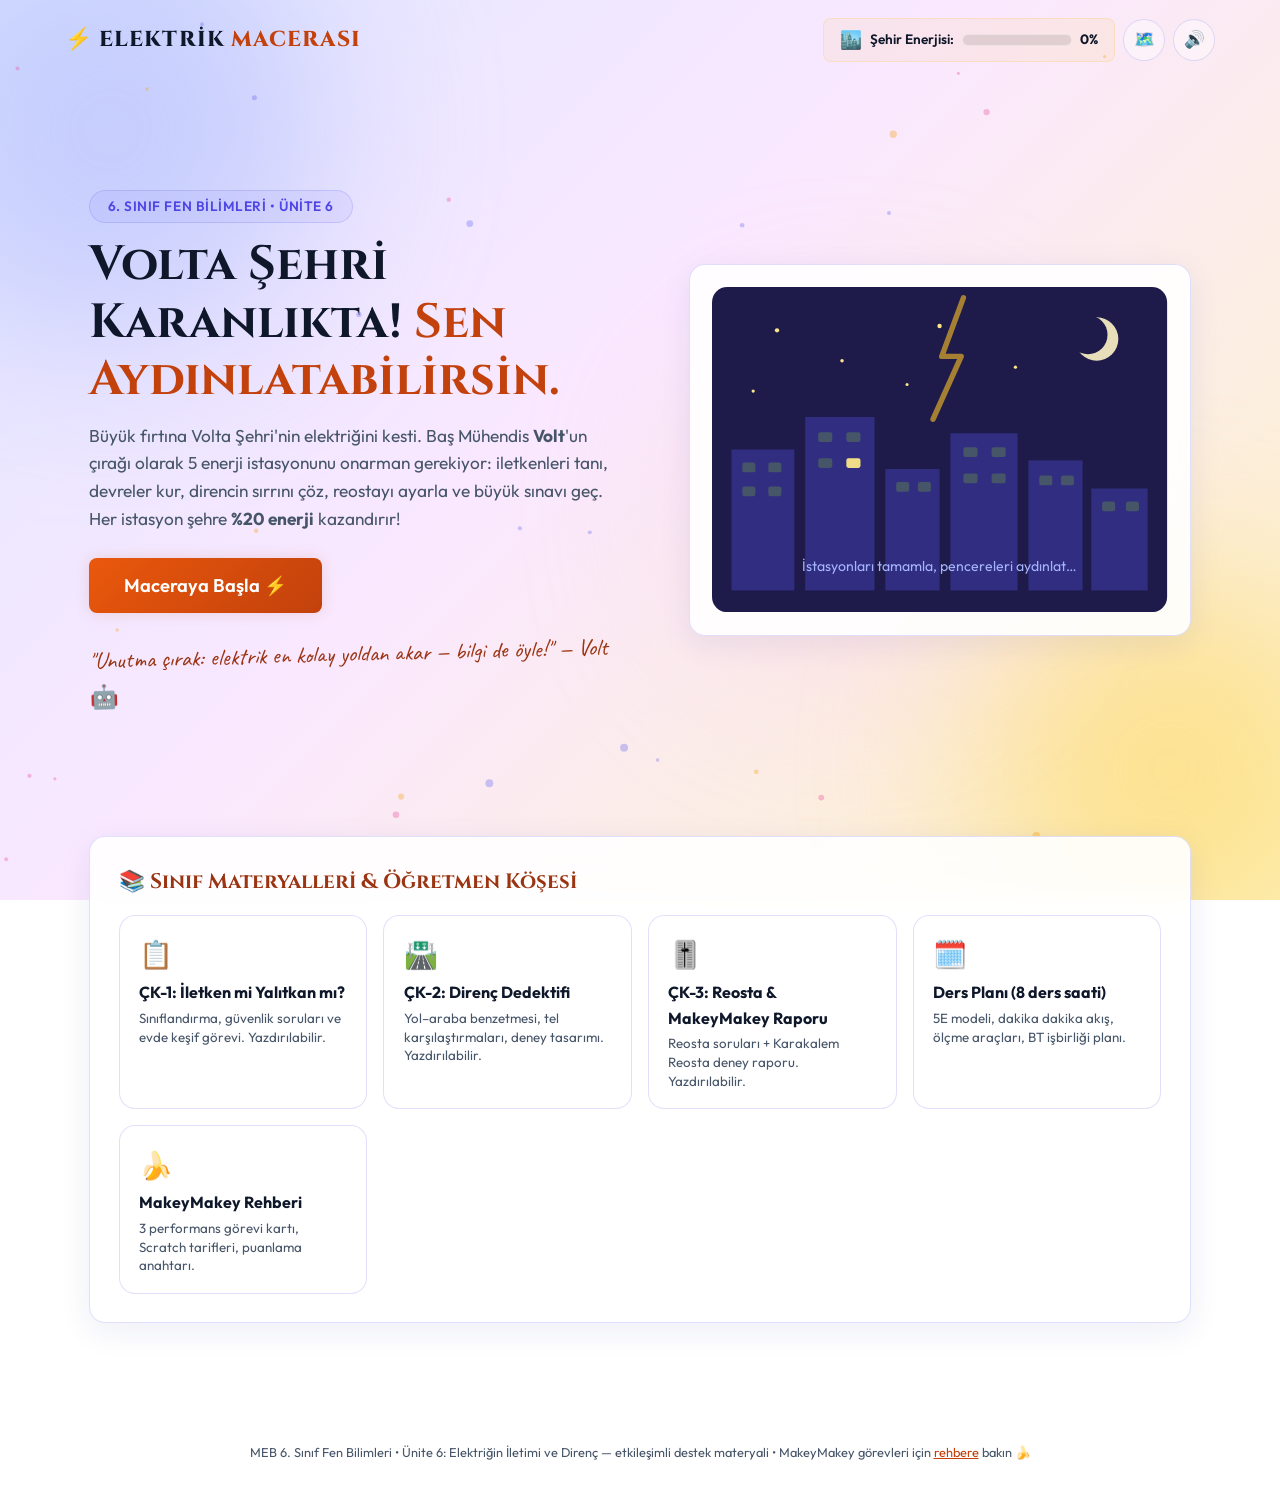
==== index.html @ 2f6b15af "Elektrik Macerası: 6. sınıf Elektriğin İletimi ve Direnç ünitesi için oyunlaştırılmış, MakeyMakey de" ====
<!DOCTYPE html>
<html lang="tr">
<head>
<meta charset="UTF-8">
<meta name="viewport" content="width=device-width, initial-scale=1.0">
<title>Elektrik Macerası | Volta Şehri'ni Aydınlat</title>
<meta name="description" content="6. sınıf Fen Bilimleri 'Elektriğin İletimi ve Direnç' ünitesi için etkileşimli macera oyunu. MakeyMakey destekli.">
<link rel="preconnect" href="https://fonts.googleapis.com">
<link rel="preconnect" href="https://fonts.gstatic.com" crossorigin>
<link href="https://fonts.googleapis.com/css2?family=Cinzel:wght@600;800&family=Outfit:wght@300;400;600;800&family=Caveat:wght@700&display=swap" rel="stylesheet">
<style>
:root{
  --bg-card:#ffffffe6;
  --border-glass:#6366f133;
  --border-glass-hover:#6366f173;
  --emerald:#059669; --emerald-light:#10b981; --emerald-dark:#047857; --emerald-glow:#05966926;
  --gold:#c2410c; --gold-light:#ea580c; --gold-dark:#9a3412; --gold-glow:#c2410c26;
  --rose:#be123c; --rose-glow:#be123c26;
  --indigo:#6366f1; --indigo-dark:#4f46e5;
  --amber:#f59e0b;
  --text:#0f172a; --muted:#475569;
  --radius-sm:8px; --radius-md:16px; --radius-lg:24px;
  --trans:all .35s cubic-bezier(.25,.8,.25,1);
  --font-main:'Outfit',sans-serif;
  --font-accent:'Cinzel',serif;
  --font-hand:'Caveat',cursive;
}
*{box-sizing:border-box;-webkit-font-smoothing:antialiased;margin:0;padding:0}
html,body{
  color:var(--text);font-family:var(--font-main);
  background:linear-gradient(135deg,#e0e7ff 0%,#fae8ff 45%,#fef3c7 100%) fixed;
  min-height:100vh;line-height:1.6;overflow-x:hidden;
}
::-webkit-scrollbar{width:8px}
::-webkit-scrollbar-track{background:#ffffff80}
::-webkit-scrollbar-thumb{border-radius:8px;background:#6366f133}

#particleCanvas{z-index:2;pointer-events:none;width:100%;height:100%;position:fixed;top:0;left:0}

/* ----- ambient blobs ----- */
.magical-auras{position:fixed;inset:0;z-index:1;pointer-events:none;overflow:hidden}
.aura-blob{position:absolute;border-radius:50%;filter:blur(90px);opacity:.5;animation:blobFloat 16s ease-in-out infinite}
.aura-blob--indigo{width:420px;height:420px;background:#a5b4fc;top:-80px;left:-100px}
.aura-blob--amber{width:380px;height:380px;background:#fcd34d;bottom:-60px;right:-80px;animation-delay:-5s}
.aura-blob--rose{width:300px;height:300px;background:#fbcfe8;top:40%;left:55%;animation-delay:-10s}
@keyframes blobFloat{0%,100%{transform:translate(0,0) scale(1)}50%{transform:translate(40px,-30px) scale(1.08)}}

.app-container{z-index:10;flex-direction:column;min-height:100vh;display:flex;position:relative}
.container{width:100%;max-width:1150px;padding:0 1.5rem;margin:0 auto}
.flex-1{flex:1}

/* ----- header ----- */
header.site{padding:1.1rem 0;justify-content:space-between;align-items:center;display:flex;gap:.8rem;flex-wrap:wrap}
.logo{font-family:var(--font-accent);letter-spacing:.05em;font-size:1.35rem;font-weight:800;cursor:pointer;user-select:none}
.logo span{color:var(--gold)}
.controls-group{gap:.5rem;align-items:center;display:flex;flex-wrap:wrap}
.energy-tracker{align-items:center;gap:.5rem;border-radius:var(--radius-sm);background:#fbbf2414;border:1px solid #fbbf2433;padding:.45rem 1rem;display:flex}
.energy-lbl{font-size:.85rem;font-weight:600}
.energy-bar-outer{background:#0000001a;border:1px solid #ffffff66;border-radius:6px;width:110px;height:12px;overflow:hidden}
.energy-bar-inner{background:linear-gradient(90deg,var(--gold-dark),var(--gold-light),#fbbf24);width:0%;height:100%;box-shadow:0 0 10px var(--gold-glow);transition:width .6s ease-in-out}
.icon-btn{border:1px solid var(--border-glass);cursor:pointer;width:42px;height:42px;color:var(--text);transition:var(--trans);background:#ffffff66;border-radius:50%;justify-content:center;align-items:center;display:flex;font-size:1.05rem}
.icon-btn:hover{border-color:var(--emerald);color:var(--emerald);background:#fff}

/* ----- glass & buttons ----- */
.glass-panel{background:var(--bg-card);-webkit-backdrop-filter:blur(12px);backdrop-filter:blur(12px);border:1px solid var(--border-glass);border-radius:var(--radius-md);transition:var(--trans);box-shadow:0 8px 32px #1f268714}
.glass-panel:hover{border-color:var(--border-glass-hover)}
.btn{font-family:var(--font-main);border-radius:var(--radius-sm);cursor:pointer;transition:var(--trans);align-items:center;gap:.5rem;border:none;padding:.8rem 1.6rem;font-weight:600;font-size:1rem;text-decoration:none;display:inline-flex}
.btn--primary{background:linear-gradient(135deg,var(--emerald),var(--emerald-dark));color:#fff;box-shadow:0 0 15px var(--emerald-glow)}
.btn--primary:hover{box-shadow:0 0 25px var(--emerald-light);transform:translateY(-2px)}
.btn--glow{background:linear-gradient(135deg,var(--gold-light),var(--gold));color:#fff;box-shadow:0 0 15px var(--gold-glow)}
.btn--glow:hover{box-shadow:0 0 25px var(--gold);transform:translateY(-2px)}
.btn--secondary{color:var(--text);background:#fffc;border:1px solid #6366f133}
.btn--secondary:hover{border-color:var(--gold);color:var(--gold);background:#fff}
.btn--big{font-size:1.15rem;padding:1rem 2.2rem}
.btn:disabled{opacity:.45;cursor:not-allowed;transform:none}

/* ----- screens ----- */
.screen{opacity:0;transition:opacity .5s ease-in-out;display:none;padding-bottom:3rem}
.screen--active{opacity:1;display:block}

/* ----- hero ----- */
.hero-grid{gap:3rem;min-height:calc(100vh - 160px);padding:2rem 0;grid-template-columns:1.1fr 1fr;align-items:center;display:grid}
.hero-title{font-family:var(--font-accent);font-size:clamp(1.9rem,4.5vw,3rem);line-height:1.2;margin:.8rem 0}
.hero-title em{font-style:normal;color:var(--gold)}
.hero-subtitle{color:var(--muted);font-size:1.08rem;max-width:520px;margin-bottom:1.6rem}
.hero-kicker{display:inline-block;background:#6366f114;border:1px solid #6366f133;color:var(--indigo-dark);border-radius:999px;padding:.3rem 1.1rem;font-weight:600;font-size:.85rem;letter-spacing:.04em}
.volt-bubble{font-family:var(--font-hand);font-size:1.45rem;color:var(--gold-dark);margin-top:1.4rem;transform:rotate(-1.5deg)}
.hero-vis{padding:1.4rem;text-align:center}
.hero-vis svg{width:100%;height:auto;display:block}
.about-section{padding:1.8rem;margin:1rem 0 3rem}
.about-title{font-family:var(--font-accent);font-size:1.3rem;margin-bottom:1rem;color:var(--gold-dark)}
.kaynak-grid{display:grid;grid-template-columns:repeat(auto-fit,minmax(230px,1fr));gap:1rem}
.kaynak-card{border:1px solid var(--border-glass);border-radius:var(--radius-md);padding:1.1rem 1.2rem;background:#ffffff99;text-decoration:none;color:var(--text);transition:var(--trans);display:block}
.kaynak-card:hover{border-color:var(--gold);transform:translateY(-3px);box-shadow:0 10px 24px #c2410c14}
.kaynak-card .ke{font-size:1.7rem}
.kaynak-card b{display:block;margin:.2rem 0}
.kaynak-card small{color:var(--muted);line-height:1.4;display:block}

/* ----- map screen ----- */
.map-title-box{text-align:center;margin:1.2rem 0}
.map-title-box h2{font-family:var(--font-accent);font-size:2rem;color:var(--gold)}
.map-title-box p{color:var(--muted)}
.skyline{display:flex;justify-content:center;align-items:flex-end;gap:10px;margin:.6rem 0 .2rem}
.bina{width:54px;border-radius:6px 6px 0 0;background:#334155;position:relative;transition:var(--trans);display:grid;grid-template-columns:1fr 1fr;gap:4px;padding:8px 7px;align-content:start}
.bina i{display:block;height:8px;border-radius:2px;background:#1e293b;transition:var(--trans)}
.bina.lit{background:#475569;box-shadow:0 0 22px #fbbf2466}
.bina.lit i{background:#fcd34d;box-shadow:0 0 8px #fbbf24}
.map-container{padding:1rem;position:relative}
.map-svg{width:100%;height:auto;display:block}
.map-path{stroke:#9ca3af;stroke-width:3;stroke-dasharray:7 7;fill:none}
.map-path.acik{stroke:var(--emerald-light);stroke-dasharray:none;filter:drop-shadow(0 0 4px #10b98155)}
.tower-node{cursor:pointer}
.tower-node .tower-circle{fill:#ffffffd9;stroke-width:3;transition:var(--trans)}
.tower-node--locked{cursor:not-allowed;opacity:.6}
.tower-node--locked .tower-circle{stroke:#94a3b8}
.tower-node--active .tower-circle{stroke:var(--gold-light);animation:nodePulse 1.6s infinite}
.tower-node--done .tower-circle{stroke:var(--emerald)}
.tower-node:hover:not(.tower-node--locked) .tower-circle{stroke-width:5}
@keyframes nodePulse{0%,100%{stroke-width:3}50%{stroke-width:7}}
.tower-text{font-family:var(--font-main);font-size:14px;font-weight:600;fill:var(--text)}
.tower-emoji{font-size:26px}
.map-legend{display:flex;gap:1.4rem;justify-content:center;flex-wrap:wrap;margin-top:.8rem;font-size:.85rem;color:var(--muted)}
.legend-dot{display:inline-block;width:11px;height:11px;border-radius:50%;margin-right:5px}
.legend-dot--active{background:var(--gold-light)}
.legend-dot--locked{background:#94a3b8}
.legend-dot--done{background:var(--emerald)}
.map-alt-linkler{text-align:center;margin-top:1rem}
.map-alt-linkler button{background:none;border:none;color:var(--muted);font-family:inherit;font-size:.82rem;cursor:pointer;text-decoration:underline;margin:0 .6rem}

/* ----- oyun ortak ----- */
.oyun-baslik{text-align:center;margin:1rem 0 .4rem}
.oyun-baslik h2{font-family:var(--font-accent);font-size:1.7rem;color:var(--gold-dark)}
.oyun-baslik p{color:var(--muted);max-width:640px;margin:.3rem auto 0;font-size:.98rem}
.geri-link{margin:.8rem 0 0}
.hud{display:flex;flex-wrap:wrap;gap:.8rem;justify-content:center;margin:1rem 0}
.stat{background:var(--bg-card);border:1px solid var(--border-glass);border-radius:var(--radius-md);padding:.5rem 1.4rem;text-align:center;min-width:104px}
.stat .lbl{font-size:.7rem;color:var(--muted);text-transform:uppercase;letter-spacing:1px}
.stat .val{font-size:1.6rem;font-weight:800;color:var(--gold)}
.mm-tip{margin:1rem auto;max-width:620px;background:#fdf4ff;border:1.5px dashed #d946ef88;border-radius:var(--radius-md);padding:.85rem 1.2rem;font-size:.92rem}
.mm-tip b{color:#a21caf}
key{display:inline-block;background:#fff;color:#222;border:1px solid #cbd5e1;border-radius:6px;padding:0 8px;font-weight:700;font-size:.82rem;box-shadow:0 2px 0 #cbd5e1;margin:0 2px}
.center{text-align:center}
.hidden{display:none!important}
.pop{animation:pop .35s}
@keyframes pop{0%{transform:scale(.5)}70%{transform:scale(1.12)}100%{transform:scale(1)}}
.shake{animation:shake .4s}
@keyframes shake{0%,100%{transform:translateX(0)}20%,60%{transform:translateX(-9px)}40%,80%{transform:translateX(9px)}}
.confetti{position:fixed;width:11px;height:11px;z-index:98;pointer-events:none;border-radius:3px;top:-20px;animation:confettiFall linear forwards}
@keyframes confettiFall{to{transform:translateY(110vh) rotate(720deg)}}

/* ----- iletken avı ----- */
#avMadde{margin:1.2rem auto .4rem;width:min(380px,90vw);padding:1.6rem 1.2rem;text-align:center}
#avMadde .em{font-size:4.2rem;display:block}
#avMadde .ad{font-size:1.7rem;font-weight:800;margin-top:.4rem}
.av-secimler{display:flex;gap:1rem;justify-content:center;margin:1.2rem 0;flex-wrap:wrap}
#avZamanBar{height:12px;width:min(420px,90vw);margin:0 auto;background:#e2e8f0;border-radius:999px;overflow:hidden}
#avZamanDolgu{height:100%;width:100%;border-radius:999px;background:linear-gradient(90deg,var(--emerald-light),#fbbf24,var(--rose));transition:width .25s linear}
#avSeri{font-size:1rem;font-weight:800;color:var(--gold-light);height:1.5rem;text-align:center}
#avIpucu{font-size:.9rem;color:var(--muted);min-height:1.4rem;text-align:center}

/* ----- devre lab ----- */
.lab-grid{display:grid;grid-template-columns:1.4fr 1fr;gap:1.2rem;align-items:start;margin-top:1rem}
@media(max-width:880px){.lab-grid{grid-template-columns:1fr}.hero-grid{grid-template-columns:1fr;min-height:0}}
.devre-panel{padding:1rem}
.devre-panel svg{width:100%;height:auto;display:block}
.durum-yazi{text-align:center;font-size:1rem;min-height:1.8rem;margin-top:.5rem;font-weight:600}
.raf-panel{padding:1.1rem}
.raf-panel h3{font-size:1.02rem;margin-bottom:.6rem}
.raf-maddeler{display:flex;flex-wrap:wrap;gap:.45rem}
.raf-maddeler button{font-family:inherit;font-weight:600;font-size:.83rem;background:#fff;color:var(--text);border:1.5px solid #e2e8f0;border-radius:10px;padding:.42rem .7rem;cursor:pointer;transition:var(--trans)}
.raf-maddeler button:hover{border-color:var(--gold-light);transform:scale(1.04)}
.raf-maddeler button.secili{border-color:var(--indigo);background:#eef2ff}
.raf-maddeler button.oldu-iletken{border-color:var(--emerald);background:#ecfdf5}
.raf-maddeler button.oldu-yalitkan{border-color:var(--rose);background:#fff1f2}
table.kayit{width:100%;border-collapse:collapse;font-size:.85rem}
table.kayit th{text-align:left;color:var(--muted);font-size:.72rem;padding:4px 8px;border-bottom:2px solid #e2e8f0;text-transform:uppercase;letter-spacing:.5px}
table.kayit td{padding:4px 8px;border-bottom:1px solid #f1f5f9}

/* ----- direnç & reosta ----- */
.kontrol-panel{padding:1.2rem}
.kontrol-panel label{display:block;font-weight:600;margin:.9rem 0 .2rem;font-size:.95rem}
.kontrol-panel input[type=range]{width:100%;accent-color:var(--indigo);height:26px}
.deger{color:var(--indigo-dark);font-weight:800}
.cins-sec{display:flex;gap:.45rem;flex-wrap:wrap}
.cins-sec button{font-family:inherit;font-weight:600;font-size:.85rem;background:#fff;border:1.5px solid #e2e8f0;border-radius:10px;padding:.4rem .85rem;cursor:pointer;transition:var(--trans)}
.cins-sec button.secili{border-color:var(--indigo);background:#eef2ff}
.bar-arka{height:16px;background:#e2e8f0;border-radius:999px;overflow:hidden}
.bar-ic{height:100%;border-radius:999px;background:linear-gradient(90deg,var(--emerald-light),#fbbf24,var(--rose));transition:width .3s}
.bar-etiket{display:flex;justify-content:space-between;font-size:.72rem;color:var(--muted);margin-top:2px}
.gorev-panel{padding:1.1rem 1.3rem;margin-top:1.1rem}
.gorev-panel h3{font-size:1rem;margin-bottom:.4rem}
.gorev-soru{font-size:.95rem;margin-bottom:.7rem}
#parlaklikYazi,#reostaYazi{text-align:center;font-size:.95rem;font-weight:600;min-height:1.7rem;margin-top:.4rem}

/* ----- yarışma ----- */
.takim-sec{display:flex;gap:.9rem;justify-content:center;flex-wrap:wrap;margin:1.1rem 0}
.takim-kart{padding:.9rem 1.2rem;width:165px;text-align:center;cursor:pointer;border:2px solid transparent;border-radius:var(--radius-md);background:var(--bg-card);box-shadow:0 8px 32px #1f268714;transition:var(--trans)}
.takim-kart:hover{transform:scale(1.04)}
.takim-kart.secili{border-color:var(--gold-light)}
.takim-kart .te{font-size:2.2rem}
.takim-kart .tus{margin-top:.3rem;font-size:.78rem;color:var(--muted)}
.skorlar{display:flex;gap:.7rem;justify-content:center;flex-wrap:wrap;margin:.9rem 0}
.skor{background:var(--bg-card);border:2px solid transparent;border-radius:var(--radius-md);padding:.45rem 1.1rem;min-width:122px;text-align:center;transition:var(--trans);box-shadow:0 8px 32px #1f268714}
.skor.buzz{border-color:var(--gold-light);transform:scale(1.08);box-shadow:0 0 22px #f59e0b55}
.skor .ad{font-size:.85rem;font-weight:700}
.skor .p{font-size:1.5rem;font-weight:800;color:var(--gold)}
.soru-kart{max-width:700px;margin:.6rem auto;padding:1.4rem 1.6rem}
.soru-kart .no{color:var(--muted);font-size:.82rem}
.soru-kart h3{font-size:1.25rem;margin:.4rem 0 1rem;line-height:1.4}
.secenekler{display:grid;grid-template-columns:1fr 1fr;gap:.7rem}
@media(max-width:600px){.secenekler{grid-template-columns:1fr}}
.secenekler button{font-family:inherit;font-weight:600;font-size:.95rem;text-align:left;background:#fff;color:var(--text);border:1.5px solid #e2e8f0;border-radius:12px;padding:.75rem .9rem;cursor:pointer;transition:var(--trans)}
.secenekler button:hover:not(:disabled){border-color:var(--indigo);transform:scale(1.015)}
.secenekler button.dogru{background:#ecfdf5;border-color:var(--emerald)}
.secenekler button.yanlis{background:#fff1f2;border-color:var(--rose)}
.secenekler button:disabled{cursor:default}
.harf{display:inline-block;background:#eef2ff;color:var(--indigo-dark);border-radius:7px;width:26px;text-align:center;margin-right:8px;font-weight:800}
#buzzDurum{text-align:center;font-size:1.05rem;font-weight:700;min-height:1.9rem;margin:.5rem 0}
.podyum{display:flex;gap:.9rem;justify-content:center;align-items:flex-end;margin:1.4rem 0;flex-wrap:wrap}
.podyum .pk{background:var(--bg-card);border:1px solid var(--border-glass);border-radius:var(--radius-md) var(--radius-md) 0 0;padding:.9rem;text-align:center;min-width:125px}

/* ----- sertifika ----- */
.sertifika{max-width:620px;margin:1.4rem auto;padding:2.4rem 2rem;text-align:center;border:2px solid #d9770655;position:relative}
.sertifika:before{content:"";position:absolute;inset:10px;border:1px solid #d9770633;border-radius:var(--radius-sm);pointer-events:none}
.sertifika .s-baslik{font-family:var(--font-accent);font-size:1.5rem;color:var(--gold);letter-spacing:.08em}
.sertifika .s-isim{font-family:var(--font-hand);font-size:2.6rem;color:var(--indigo-dark);margin:.6rem 0}
.sertifika p{color:var(--muted);font-size:.95rem}
.cert-input{font-family:inherit;font-size:1rem;padding:.7rem 1rem;border:1.5px solid #cbd5e1;border-radius:10px;width:min(320px,80vw);text-align:center;background:#fff}

footer.site{text-align:center;padding:1.4rem 0 2rem;color:var(--muted);font-size:.8rem}
@media print{
  .magical-auras,#particleCanvas,header.site,footer.site,.no-cert-print{display:none!important}
  body{background:#fff}
}
</style>
</head>
<body>

<canvas id="particleCanvas"></canvas>
<div class="magical-auras">
  <div class="aura-blob aura-blob--indigo"></div>
  <div class="aura-blob aura-blob--amber"></div>
  <div class="aura-blob aura-blob--rose"></div>
</div>

<div class="app-container">

  <!-- ÜST BAR -->
  <header class="site container">
    <div class="logo" onclick="go('hero')">⚡ ELEKTRİK <span>MACERASI</span></div>
    <div class="controls-group">
      <div class="energy-tracker" title="Volta Şehri'nin enerjisi">
        <span style="font-size:1.1rem">🏙️</span>
        <span class="energy-lbl">Şehir Enerjisi:</span>
        <div class="energy-bar-outer"><div class="energy-bar-inner" id="enerjiBar"></div></div>
        <span style="font-size:.85rem;font-weight:700" id="enerjiYuzde">0%</span>
      </div>
      <button class="icon-btn" id="haritaBtn" onclick="go('map')" title="Macera Haritası">🗺️</button>
      <button class="icon-btn" id="sesBtn" title="Sesi Aç/Kapat">🔊</button>
    </div>
  </header>

  <main class="container flex-1">

  <!-- ============ EKRAN: GİRİŞ ============ -->
  <section class="screen screen--active" id="screen-hero">
    <div class="hero-grid">
      <div>
        <span class="hero-kicker">6. SINIF FEN BİLİMLERİ • ÜNİTE 6</span>
        <h1 class="hero-title">Volta Şehri Karanlıkta! <em>Sen Aydınlatabilirsin.</em></h1>
        <p class="hero-subtitle">
          Büyük fırtına Volta Şehri'nin elektriğini kesti. Baş Mühendis <b>Volt</b>'un çırağı olarak
          5 enerji istasyonunu onarman gerekiyor: iletkenleri tanı, devreler kur, direncin sırrını çöz,
          reostayı ayarla ve büyük sınavı geç. Her istasyon şehre <b>%20 enerji</b> kazandırır!
        </p>
        <button class="btn btn--primary btn--glow btn--big" onclick="go('map')">Maceraya Başla ⚡</button>
        <div class="volt-bubble">"Unutma çırak: elektrik en kolay yoldan akar — bilgi de öyle!" — Volt 🤖</div>
      </div>
      <div class="hero-vis glass-panel">
        <svg viewBox="0 0 420 300" xmlns="http://www.w3.org/2000/svg" aria-label="Karanlık şehir ve devre">
          <!-- gökyüzü -->
          <rect x="0" y="0" width="420" height="300" rx="14" fill="#1e1b4b"/>
          <circle cx="355" cy="48" r="20" fill="#fef3c7" opacity=".9"/>
          <circle cx="347" cy="44" r="18" fill="#1e1b4b"/>
          <g fill="#fde68a">
            <circle cx="60" cy="40" r="2"/><circle cx="120" cy="68" r="1.6"/><circle cx="210" cy="36" r="2"/>
            <circle cx="280" cy="74" r="1.5"/><circle cx="38" cy="96" r="1.5"/><circle cx="180" cy="90" r="1.4"/>
          </g>
          <!-- şimşek -->
          <path d="M 232 10 L 212 64 L 230 64 L 204 122" fill="none" stroke="#fbbf24" stroke-width="5" stroke-linecap="round" stroke-linejoin="round" opacity=".9">
            <animate attributeName="opacity" values="0;.95;.1;.8;0" dur="3.4s" repeatCount="indefinite"/>
          </path>
          <!-- siluet -->
          <g fill="#312e81">
            <rect x="18" y="150" width="58" height="130"/>
            <rect x="86" y="120" width="64" height="160"/>
            <rect x="160" y="168" width="50" height="112"/>
            <rect x="220" y="135" width="62" height="145"/>
            <rect x="292" y="160" width="50" height="120"/>
            <rect x="350" y="186" width="52" height="94"/>
          </g>
          <!-- pencereler -->
          <g id="heroPencereler" fill="#475569">
            <rect x="28" y="162" width="12" height="9" rx="2"/><rect x="52" y="162" width="12" height="9" rx="2"/>
            <rect x="28" y="184" width="12" height="9" rx="2"/><rect x="52" y="184" width="12" height="9" rx="2"/>
            <rect x="98" y="134" width="13" height="9" rx="2"/><rect x="124" y="134" width="13" height="9" rx="2"/>
            <rect x="98" y="158" width="13" height="9" rx="2"/><rect x="124" y="158" width="13" height="9" rx="2"/>
            <rect x="170" y="180" width="12" height="9" rx="2"/><rect x="190" y="180" width="12" height="9" rx="2"/>
            <rect x="232" y="148" width="13" height="9" rx="2"/><rect x="258" y="148" width="13" height="9" rx="2"/>
            <rect x="232" y="172" width="13" height="9" rx="2"/><rect x="258" y="172" width="13" height="9" rx="2"/>
            <rect x="302" y="174" width="12" height="9" rx="2"/><rect x="322" y="174" width="12" height="9" rx="2"/>
            <rect x="360" y="198" width="12" height="9" rx="2"/><rect x="382" y="198" width="12" height="9" rx="2"/>
          </g>
          <!-- tek yanan pencere -->
          <rect x="124" y="158" width="13" height="9" rx="2" fill="#fde68a">
            <animate attributeName="opacity" values="1;.4;1" dur="2.2s" repeatCount="indefinite"/>
          </rect>
          <text x="210" y="262" text-anchor="middle" fill="#a5b4fc" font-family="Outfit" font-size="13">İstasyonları tamamla, pencereleri aydınlat…</text>
        </svg>
      </div>
    </div>

    <div class="about-section glass-panel">
      <h2 class="about-title">📚 Sınıf Materyalleri &amp; Öğretmen Köşesi</h2>
      <div class="kaynak-grid">
        <a class="kaynak-card" href="calisma-kagitlari/ck1-iletken-yalitkan.html">
          <span class="ke">📋</span><b>ÇK-1: İletken mi Yalıtkan mı?</b>
          <small>Sınıflandırma, güvenlik soruları ve evde keşif görevi. Yazdırılabilir.</small>
        </a>
        <a class="kaynak-card" href="calisma-kagitlari/ck2-direnc.html">
          <span class="ke">🛣️</span><b>ÇK-2: Direnç Dedektifi</b>
          <small>Yol–araba benzetmesi, tel karşılaştırmaları, deney tasarımı. Yazdırılabilir.</small>
        </a>
        <a class="kaynak-card" href="calisma-kagitlari/ck3-reosta-makeymakey.html">
          <span class="ke">🎚️</span><b>ÇK-3: Reosta &amp; MakeyMakey Raporu</b>
          <small>Reosta soruları + Karakalem Reosta deney raporu. Yazdırılabilir.</small>
        </a>
        <a class="kaynak-card" href="ogretmen/ders-plani.html">
          <span class="ke">🗓️</span><b>Ders Planı (8 ders saati)</b>
          <small>5E modeli, dakika dakika akış, ölçme araçları, BT işbirliği planı.</small>
        </a>
        <a class="kaynak-card" href="ogretmen/makey-makey.html">
          <span class="ke">🍌</span><b>MakeyMakey Rehberi</b>
          <small>3 performans görevi kartı, Scratch tarifleri, puanlama anahtarı.</small>
        </a>
      </div>
    </div>
  </section>

  <!-- ============ EKRAN: HARİTA ============ -->
  <section class="screen" id="screen-map">
    <div class="map-title-box">
      <h2>VOLTA ŞEHRİ</h2>
      <p>Parıldayan istasyonu seç; tamamladıkça yol açılır ve şehrin ışıkları yanar!</p>
    </div>

    <div class="skyline" id="skyline" title="Her istasyon bir mahalleyi aydınlatır">
      <div class="bina" style="height:64px"><i></i><i></i><i></i><i></i></div>
      <div class="bina" style="height:84px"><i></i><i></i><i></i><i></i><i></i><i></i></div>
      <div class="bina" style="height:72px"><i></i><i></i><i></i><i></i></div>
      <div class="bina" style="height:92px"><i></i><i></i><i></i><i></i><i></i><i></i></div>
      <div class="bina" style="height:60px"><i></i><i></i><i></i><i></i></div>
    </div>

    <div class="map-container glass-panel">
      <svg class="map-svg" viewBox="0 0 800 480" xmlns="http://www.w3.org/2000/svg">
        <!-- dekor -->
        <path d="M50,440 Q150,395 250,440 T450,440 T650,420 T800,440" fill="none" stroke="#8b5c1a14" stroke-width="3"/>
        <path d="M0,90 Q100,140 300,90 T600,110 T800,70" fill="none" stroke="#8b5c1a14" stroke-width="3"/>
        <path d="M 680,250 C 600,290 500,235 400,290 C 300,345 200,310 100,390" fill="none" stroke="#3b82f626" stroke-width="12" stroke-linecap="round"/>
        <g style="pointer-events:none" fill="#ffffffbf">
          <path d="M 60,40 q 15,-15 30,0 q 15,-15 30,0 q 10,10 0,20 l -60,0 z">
            <animateTransform attributeName="transform" type="translate" values="0,0; 40,4; 0,0" dur="26s" repeatCount="indefinite"/>
          </path>
          <path d="M 560,60 q 15,-15 30,0 q 15,-15 30,0 q 10,10 0,20 l -60,0 z" opacity=".7">
            <animateTransform attributeName="transform" type="translate" values="0,0; -50,6; 0,0" dur="32s" repeatCount="indefinite"/>
          </path>
        </g>

        <!-- yollar -->
        <path id="yol-1" class="map-path" d="M 120,380 L 250,210"/>
        <path id="yol-2" class="map-path" d="M 250,210 L 400,330"/>
        <path id="yol-3" class="map-path" d="M 400,330 L 555,170"/>
        <path id="yol-4" class="map-path" d="M 555,170 L 685,290"/>

        <!-- istasyonlar -->
        <g class="tower-node" id="node-1" transform="translate(120,380)" onclick="istasyonAc(1)">
          <circle class="tower-circle" r="32"/>
          <text class="tower-emoji" text-anchor="middle" dy="9">🏹</text>
          <text y="56" text-anchor="middle" class="tower-text">İletken Avı</text>
        </g>
        <g class="tower-node" id="node-2" transform="translate(250,210)" onclick="istasyonAc(2)">
          <circle class="tower-circle" r="32"/>
          <text class="tower-emoji" text-anchor="middle" dy="9">🔬</text>
          <text y="56" text-anchor="middle" class="tower-text">Devre Laboratuvarı</text>
        </g>
        <g class="tower-node" id="node-3" transform="translate(400,330)" onclick="istasyonAc(3)">
          <circle class="tower-circle" r="32"/>
          <text class="tower-emoji" text-anchor="middle" dy="9">🧲</text>
          <text y="56" text-anchor="middle" class="tower-text">Direnç Laboratuvarı</text>
        </g>
        <g class="tower-node" id="node-4" transform="translate(555,170)" onclick="istasyonAc(4)">
          <circle class="tower-circle" r="32"/>
          <text class="tower-emoji" text-anchor="middle" dy="9">🎚️</text>
          <text y="56" text-anchor="middle" class="tower-text">Reosta Vadisi</text>
        </g>
        <g class="tower-node" id="node-5" transform="translate(685,290)" onclick="istasyonAc(5)">
          <circle class="tower-circle" r="32"/>
          <text class="tower-emoji" text-anchor="middle" dy="9">🏆</text>
          <text y="56" text-anchor="middle" class="tower-text">Büyük Yarışma</text>
        </g>
      </svg>
      <div class="map-legend">
        <span class="legend-item"><span class="legend-dot legend-dot--active"></span>Hazır</span>
        <span class="legend-item"><span class="legend-dot legend-dot--locked"></span>Kilitli</span>
        <span class="legend-item"><span class="legend-dot legend-dot--done"></span>Tamamlandı ✓</span>
      </div>
      <div class="map-alt-linkler">
        <button onclick="ogretmenModu()" id="ogretmenModuBtn">🔓 Öğretmen modu: tüm istasyonları aç</button>
        <button onclick="ilerlemeSifirla()">↺ İlerlemeyi sıfırla</button>
      </div>
    </div>
  </section>

  <!-- ============ EKRAN: İLETKEN AVI ============ -->
  <section class="screen" id="screen-avci">
    <div class="oyun-baslik">
      <h2>🏹 1. İstasyon: İletken Avı</h2>
      <p>Fırtına, malzeme deposunu karıştırdı! 60 saniyede maddeleri doğru ayırırsan istasyon onarılır.
         Üst üste doğru bildikçe <b>seri bonusu</b> kazanırsın.</p>
    </div>

    <div id="avBasla" class="center">
      <div class="mm-tip">
        🍌 <b>MakeyMakey ile oyna:</b> Sol pede dokun = <key>◀</key> İletken,
        sağ pede dokun = <key>▶</key> Yalıtkan. Klavyede aynı ok tuşları çalışır!
      </div>
      <button class="btn btn--primary btn--glow btn--big" onclick="avBasla()">🚀 Avı Başlat</button>
      <div class="geri-link"><button class="btn btn--secondary" onclick="go('map')">🗺️ Haritaya Dön</button></div>
    </div>

    <div id="avOyun" class="hidden">
      <div class="hud">
        <div class="stat"><div class="lbl">Puan</div><div class="val" id="avPuan">0</div></div>
        <div class="stat"><div class="lbl">Süre</div><div class="val" id="avSure">60</div></div>
        <div class="stat"><div class="lbl">Doğru</div><div class="val" id="avDogru">0</div></div>
      </div>
      <div id="avZamanBar"><div id="avZamanDolgu"></div></div>
      <div id="avSeri"></div>
      <div id="avMadde" class="glass-panel">
        <span class="em" id="avMaddeEmoji">🔌</span>
        <span class="ad" id="avMaddeAd">Bakır Tel</span>
      </div>
      <div id="avIpucu"></div>
      <div class="av-secimler">
        <button class="btn btn--glow btn--big" onclick="avCevap(true)">⚡ İLETKEN <small>(◀)</small></button>
        <button class="btn btn--primary btn--big" onclick="avCevap(false)">🚫 YALITKAN <small>(▶)</small></button>
      </div>
    </div>

    <div id="avSonuc" class="hidden center">
      <div class="glass-panel pop" style="max-width:440px;margin:1.4rem auto;padding:1.8rem">
        <div style="font-size:3.4rem" id="avSonucEmoji">🏆</div>
        <h3 style="font-family:var(--font-accent);font-size:1.5rem" id="avSonucBaslik">Süper!</h3>
        <p style="font-size:1.1rem;margin:.4rem 0">Puanın: <b style="color:var(--gold);font-size:1.5rem" id="avSonucPuan">0</b></p>
        <p style="color:var(--muted)" id="avSonucDetay"></p>
        <p style="margin-top:.5rem;font-weight:600" id="avSonucRozet"></p>
        <div style="margin-top:1.1rem;display:flex;gap:.6rem;justify-content:center;flex-wrap:wrap">
          <button class="btn btn--secondary" onclick="avBasla()">🔁 Tekrar</button>
          <button class="btn btn--primary" onclick="go('map')">🗺️ Haritaya Dön</button>
        </div>
      </div>
    </div>
  </section>

  <!-- ============ EKRAN: DEVRE LAB ============ -->
  <section class="screen" id="screen-devre">
    <div class="oyun-baslik">
      <h2>🔬 2. İstasyon: Devre Laboratuvarı</h2>
      <p>1️⃣ Raftan madde seç → 2️⃣ test uçlarına yerleşsin → 3️⃣ <b>anahtarı kapat</b> → 4️⃣ ampulü gözle!
         12 maddenin tamamını test et, istasyonu onar.</p>
    </div>

    <div class="lab-grid">
      <div class="glass-panel devre-panel">
        <svg viewBox="0 0 560 360" xmlns="http://www.w3.org/2000/svg">
          <defs>
            <radialGradient id="glow1" cx="50%" cy="50%" r="50%">
              <stop offset="0%" stop-color="#fff7c0"/>
              <stop offset="45%" stop-color="#fbbf24"/>
              <stop offset="100%" stop-color="#fbbf24" stop-opacity="0"/>
            </radialGradient>
          </defs>
          <path d="M 110 300 H 60 V 90 H 240" fill="none" stroke="#b45309" stroke-width="6" stroke-linecap="round"/>
          <path d="M 320 90 H 380" fill="none" stroke="#b45309" stroke-width="6" stroke-linecap="round"/>
          <path d="M 440 90 H 500 V 300 H 330" fill="none" stroke="#b45309" stroke-width="6" stroke-linecap="round"/>
          <path d="M 190 300 H 250" fill="none" stroke="#b45309" stroke-width="6" stroke-linecap="round"/>
          <rect x="110" y="282" width="80" height="36" rx="6" fill="#4f46e5"/>
          <rect x="104" y="290" width="8" height="20" fill="#94a3b8"/>
          <text x="150" y="306" font-size="15" fill="#fff" text-anchor="middle" font-weight="bold">PİL ⊕</text>
          <g id="anahtarG" style="cursor:pointer">
            <circle cx="260" cy="300" r="6" fill="#ea580c"/>
            <circle cx="320" cy="300" r="6" fill="#ea580c"/>
            <line id="anahtarKol" x1="260" y1="300" x2="312" y2="266" stroke="#ea580c" stroke-width="7" stroke-linecap="round"/>
            <text x="290" y="338" font-size="14" fill="#64748b" text-anchor="middle">ANAHTAR (tıkla)</text>
          </g>
          <circle id="ampulGlow" cx="410" cy="60" r="55" fill="url(#glow1)" opacity="0"/>
          <circle id="ampulCam" cx="410" cy="60" r="28" fill="#e2e8f0" stroke="#94a3b8" stroke-width="3"/>
          <path d="M 400 60 q 5 -12 10 0 q 5 12 10 0" stroke="#94a3b8" stroke-width="2.5" fill="none"/>
          <rect x="398" y="86" width="24" height="14" rx="3" fill="#94a3b8"/>
          <text x="410" y="125" font-size="14" fill="#64748b" text-anchor="middle">AMPUL</text>
          <circle cx="240" cy="90" r="7" fill="#0d9488"/>
          <circle cx="320" cy="90" r="7" fill="#0d9488"/>
          <text x="280" y="135" font-size="13" fill="#0d9488" text-anchor="middle">TEST UÇLARI</text>
          <g id="testMadde" opacity="0">
            <rect x="246" y="73" width="68" height="34" rx="9" fill="#eef2ff" stroke="#6366f1" stroke-width="2"/>
            <text id="testMaddeEmoji" x="280" y="98" font-size="22" text-anchor="middle">🔌</text>
          </g>
          <g id="elektronlar" opacity="0">
            <circle r="5" fill="#6366f1"><animateMotion dur="2.2s" repeatCount="indefinite" path="M 110 300 H 60 V 90 H 380 H 500 V 300 H 110"/></circle>
            <circle r="5" fill="#6366f1"><animateMotion dur="2.2s" begin="0.7s" repeatCount="indefinite" path="M 110 300 H 60 V 90 H 380 H 500 V 300 H 110"/></circle>
            <circle r="5" fill="#6366f1"><animateMotion dur="2.2s" begin="1.4s" repeatCount="indefinite" path="M 110 300 H 60 V 90 H 380 H 500 V 300 H 110"/></circle>
          </g>
        </svg>
        <div class="durum-yazi" id="devreDurum">Raftan bir madde seç 👉</div>
      </div>

      <div>
        <div class="glass-panel raf-panel">
          <h3>🧺 Malzeme Rafı</h3>
          <div class="raf-maddeler" id="raf"></div>
          <div style="font-size:.85rem;color:var(--muted);margin-top:.5rem" id="devreIlerleme"></div>
        </div>
        <div class="glass-panel raf-panel" style="margin-top:1rem">
          <h3>📋 Gözlem Tablom</h3>
          <table class="kayit">
            <thead><tr><th>Madde</th><th>Ampul</th><th>Sonuç</th></tr></thead>
            <tbody id="kayitGovde"></tbody>
          </table>
        </div>
        <div class="geri-link center"><button class="btn btn--secondary" onclick="go('map')">🗺️ Haritaya Dön</button></div>
      </div>
    </div>
  </section>

  <!-- ============ EKRAN: DİRENÇ LAB ============ -->
  <section class="screen" id="screen-direnc">
    <div class="oyun-baslik">
      <h2>🧲 3. İstasyon: Direnç Laboratuvarı</h2>
      <p>Telin <b>uzunluğunu</b>, <b>kalınlığını</b> ve <b>cinsini</b> değiştir; direnç çubuğunu ve ampulü izle.
         3 mühendislik görevini tamamla, istasyon onarılsın!</p>
    </div>

    <div class="lab-grid">
      <div class="glass-panel kontrol-panel">
        <label>📏 Tel Uzunluğu: <span class="deger" id="uzunlukD">25 cm</span></label>
        <input type="range" id="uzunluk" min="5" max="50" value="25">
        <label>⭕ Dik Kesit Alanı (kalınlık): <span class="deger" id="kalinlikD">Orta</span></label>
        <input type="range" id="kalinlik" min="1" max="3" value="2">
        <label>🔩 Telin Cinsi:</label>
        <div class="cins-sec" id="cinsSec"></div>
        <label style="margin-top:1.2rem">🧲 Elektriksel Direnç</label>
        <div class="bar-arka"><div class="bar-ic" id="direncBar" style="width:40%"></div></div>
        <div class="bar-etiket"><span>Az direnç</span><span>Çok direnç</span></div>
      </div>

      <div class="glass-panel devre-panel">
        <svg viewBox="0 0 560 300" xmlns="http://www.w3.org/2000/svg">
          <defs>
            <radialGradient id="glow2" cx="50%" cy="50%" r="50%">
              <stop offset="0%" stop-color="#fff7c0"/>
              <stop offset="45%" stop-color="#fbbf24"/>
              <stop offset="100%" stop-color="#fbbf24" stop-opacity="0"/>
            </radialGradient>
          </defs>
          <path d="M 120 250 H 60 V 80 H 150" fill="none" stroke="#b45309" stroke-width="6" stroke-linecap="round"/>
          <path d="M 410 80 H 500 V 250 H 220" fill="none" stroke="#b45309" stroke-width="6" stroke-linecap="round"/>
          <rect x="120" y="232" width="100" height="36" rx="6" fill="#4f46e5"/>
          <text x="170" y="256" font-size="15" fill="#fff" text-anchor="middle" font-weight="bold">PİL ⊕⊖</text>
          <line id="tel" x1="150" y1="80" x2="330" y2="80" stroke="#d97a32" stroke-width="8" stroke-linecap="round"/>
          <circle cx="150" cy="80" r="7" fill="#0d9488"/>
          <circle id="telUc2" cx="330" cy="80" r="7" fill="#0d9488"/>
          <text id="telEtiket" x="240" y="52" font-size="14" fill="#64748b" text-anchor="middle">Bakır tel • 25 cm • orta</text>
          <circle id="ampulGlow2" cx="455" cy="160" r="62" fill="url(#glow2)" opacity=".6"/>
          <circle id="ampulCam2" cx="455" cy="160" r="30" fill="#fbbf24" stroke="#94a3b8" stroke-width="3"/>
          <path d="M 444 160 q 5 -13 11 0 q 5 13 11 0" stroke="#64748b" stroke-width="2.5" fill="none"/>
          <rect x="442" y="188" width="26" height="14" rx="3" fill="#94a3b8"/>
        </svg>
        <div id="parlaklikYazi"></div>
      </div>
    </div>

    <div class="glass-panel gorev-panel">
      <h3>🎯 Mühendislik Görevleri <span style="color:var(--muted);font-size:.8rem">(3/3 tamamla → istasyon onarılır)</span></h3>
      <div class="gorev-soru" id="gorevYazi"></div>
      <button class="btn btn--primary" id="gorevBtn" onclick="gorevKontrol()">✅ Böyle Ayarladım, Kontrol Et!</button>
      <span id="gorevDurum" style="margin-left:.8rem;font-weight:700"></span>
    </div>
    <div class="geri-link center"><button class="btn btn--secondary" onclick="go('map')">🗺️ Haritaya Dön</button></div>
  </section>

  <!-- ============ EKRAN: REOSTA ============ -->
  <section class="screen" id="screen-reosta">
    <div class="oyun-baslik">
      <h2>🎚️ 4. İstasyon: Reosta Vadisi</h2>
      <p>Reosta = <b>ayarlanabilir direnç</b>. Sürgüyü kaydır, parlaklığı izle.
         Sonra Volt'un 3 sorusunu doğru cevapla — eski radyoların ses düğmesinin sırrı çözülsün! 📻</p>
    </div>

    <div class="glass-panel devre-panel" style="max-width:720px;margin:0 auto">
      <svg viewBox="0 0 560 320" xmlns="http://www.w3.org/2000/svg">
        <defs>
          <radialGradient id="glow3" cx="50%" cy="50%" r="50%">
            <stop offset="0%" stop-color="#fff7c0"/>
            <stop offset="45%" stop-color="#fbbf24"/>
            <stop offset="100%" stop-color="#fbbf24" stop-opacity="0"/>
          </radialGradient>
        </defs>
        <path d="M 130 270 H 60 V 90 H 120" fill="none" stroke="#b45309" stroke-width="6" stroke-linecap="round"/>
        <path d="M 420 90 H 500 V 270 H 230" fill="none" stroke="#b45309" stroke-width="6" stroke-linecap="round"/>
        <rect x="130" y="252" width="100" height="36" rx="6" fill="#4f46e5"/>
        <text x="180" y="276" font-size="15" fill="#fff" text-anchor="middle" font-weight="bold">PİL ⊕⊖</text>
        <rect x="120" y="74" width="200" height="32" rx="10" fill="#eef2ff" stroke="#6366f1" stroke-width="2"/>
        <line id="reostaAktifTel" x1="120" y1="90" x2="200" y2="90" stroke="#be123c" stroke-width="6"/>
        <line id="reostaPasifTel" x1="200" y1="90" x2="320" y2="90" stroke="#cbd5e1" stroke-width="6"/>
        <g id="surgu">
          <rect id="surguKutu" x="188" y="56" width="24" height="48" rx="7" fill="#ea580c"/>
          <text x="200" y="46" font-size="13" fill="#9a3412" text-anchor="middle" font-weight="bold">SÜRGÜ</text>
        </g>
        <text x="120" y="130" font-size="13" fill="#0d9488" text-anchor="middle">⬅ 2 yönü</text>
        <text x="320" y="130" font-size="13" fill="#be123c" text-anchor="middle">1 yönü ➡</text>
        <line x1="320" y1="90" x2="420" y2="90" stroke="#b45309" stroke-width="6" stroke-linecap="round"/>
        <circle id="ampulGlow3" cx="455" cy="180" r="62" fill="url(#glow3)" opacity=".6"/>
        <circle id="ampulCam3" cx="455" cy="180" r="30" fill="#fbbf24" stroke="#94a3b8" stroke-width="3"/>
        <path d="M 444 180 q 5 -13 11 0 q 5 13 11 0" stroke="#64748b" stroke-width="2.5" fill="none"/>
        <rect x="442" y="208" width="26" height="14" rx="3" fill="#94a3b8"/>
      </svg>
      <label class="center" style="display:block;font-weight:600;margin-top:.5rem">🎚️ Sürgüyü kaydır:</label>
      <input type="range" id="reosta" min="0" max="100" value="40" style="width:100%;accent-color:var(--gold-light);height:30px">
      <div id="reostaYazi"></div>
    </div>

    <div class="glass-panel gorev-panel" style="max-width:720px;margin:1.1rem auto 0">
      <h3>🤖 Volt Soruyor <span style="color:var(--muted);font-size:.8rem">(3 doğru → istasyon onarılır)</span></h3>
      <div class="gorev-soru" id="reostaSoruYazi"></div>
      <div id="reostaSecenekler" style="display:flex;gap:.6rem;flex-wrap:wrap"></div>
      <div id="reostaSoruDurum" style="margin-top:.6rem;font-weight:700;min-height:1.6rem"></div>
    </div>
    <div class="geri-link center"><button class="btn btn--secondary" onclick="go('map')">🗺️ Haritaya Dön</button></div>
  </section>

  <!-- ============ EKRAN: YARIŞMA ============ -->
  <section class="screen" id="screen-yarisma">
    <div class="oyun-baslik">
      <h2>🏆 5. İstasyon: Büyük Bilgi Yarışması</h2>
      <p>Son istasyon! Takımını kur, buzzer'a bas, soruları kap. Tek başına da oynayabilirsin.</p>
    </div>

    <div id="ekranKurulum" class="center">
      <div class="mm-tip">
        🍌 <b>MakeyMakey buzzer kurulumu:</b> Takım pedlerini ok tuşlarına bağlayın.
        Takım 1 = <key>◀</key> • Takım 2 = <key>▶</key> • Takım 3 = <key>▲</key> • Takım 4 = <key>▼</key>
        — Klavyeden de aynı tuşlar çalışır.
      </div>
      <div class="takim-sec" id="takimSec"></div>
      <button class="btn btn--primary btn--glow btn--big" onclick="yarismaBasla()">🚦 Yarışmayı Başlat</button>
      <div class="geri-link"><button class="btn btn--secondary" onclick="go('map')">🗺️ Haritaya Dön</button></div>
    </div>

    <div id="ekranOyun" class="hidden">
      <div class="skorlar" id="skorlar"></div>
      <div id="buzzDurum"></div>
      <div class="glass-panel soru-kart">
        <div class="no" id="soruNo">Soru 1 / 16</div>
        <h3 id="soruMetin"></h3>
        <div class="secenekler" id="secenekler"></div>
      </div>
      <p class="center" style="color:var(--muted);font-size:.88rem;margin-top:.5rem" id="altBilgi"></p>
    </div>

    <div id="ekranSonuc" class="hidden center">
      <h3 style="font-family:var(--font-accent);font-size:1.8rem;margin:1rem 0">🎊 Yarışma Bitti!</h3>
      <div class="podyum" id="podyum"></div>
      <p id="sonucMesaj" style="font-size:1.1rem;margin:.6rem 0"></p>
      <button class="btn btn--secondary" onclick="yarismaSifirla()">🔁 Yeniden Oyna</button>
      <button class="btn btn--primary" onclick="go('map')">🗺️ Haritaya Dön</button>
    </div>
  </section>

  <!-- ============ EKRAN: FİNAL / SERTİFİKA ============ -->
  <section class="screen" id="screen-final">
    <div class="oyun-baslik">
      <h2>🌆 Volta Şehri Yeniden Işıl Işıl!</h2>
      <p>Tüm istasyonları onardın. Şehir sana minnettar, çırak... pardon, <b>Mühendis</b>! 🎓</p>
    </div>
    <div class="center no-cert-print" style="margin:.6rem 0">
      <input class="cert-input" id="certIsim" placeholder="Adını yaz, sertifikan hazırlansın ✍️" maxlength="40">
      <button class="btn btn--primary" onclick="sertifikaYaz()">Sertifikamı Hazırla</button>
    </div>
    <div class="glass-panel sertifika" id="sertifika">
      <div style="font-size:2.4rem">⚡🏅⚡</div>
      <div class="s-baslik">ENERJİ MÜHENDİSİ SERTİFİKASI</div>
      <p style="margin-top:.7rem">Bu belge,</p>
      <div class="s-isim" id="certIsimYazi">— — —</div>
      <p>adlı kahraman öğrencinin <b>Volta Şehri</b>'nin 5 enerji istasyonunu onararak<br>
        <b>iletkenlik, yalıtkanlık, elektriksel direnç ve reosta</b> konularında<br>
        ustalık kazandığını onaylar.</p>
      <p style="margin-top:1rem;font-family:var(--font-hand);font-size:1.5rem;color:var(--gold-dark)">Baş Mühendis Volt 🤖 <span id="certTarih"></span></p>
    </div>
    <div class="center no-cert-print">
      <button class="btn btn--glow" onclick="window.print()">🖨️ Sertifikayı Yazdır</button>
      <button class="btn btn--secondary" onclick="go('map')">🗺️ Haritaya Dön</button>
    </div>
  </section>

  </main>

  <footer class="site">
    MEB 6. Sınıf Fen Bilimleri • Ünite 6: Elektriğin İletimi ve Direnç — etkileşimli destek materyali •
    MakeyMakey görevleri için <a href="ogretmen/makey-makey.html" style="color:var(--gold)">rehbere</a> bakın 🍌
  </footer>
</div>

<script>
/* ================== GENEL DURUM ================== */
const EKRANLAR = ['hero','map','avci','devre','direnc','reosta','yarisma','final'];
let aktifEkran = 'hero';
let sesAcik = localStorage.getItem('em2-ses') !== '0';

function go(ekran) {
  aktifEkran = ekran;
  EKRANLAR.forEach(e => document.getElementById('screen-' + e).classList.toggle('screen--active', e === ekran));
  window.scrollTo({ top: 0, behavior: 'smooth' });
  if (ekran === 'map') haritaGuncelle();
}

function istasyonDurum(n) { return !!localStorage.getItem('em2-done-' + n); }
function tamamlananSayisi() { let s = 0; for (let i = 1; i <= 5; i++) if (istasyonDurum(i)) s++; return s; }

function istasyonTamamla(n) {
  if (!istasyonDurum(n)) {
    localStorage.setItem('em2-done-' + n, '1');
    konfeti();
  }
  enerjiGuncelle();
}

function enerjiGuncelle() {
  const yuzde = tamamlananSayisi() * 20;
  document.getElementById('enerjiBar').style.width = yuzde + '%';
  document.getElementById('enerjiYuzde').textContent = yuzde + '%';
}

const ISTASYON_EKRAN = { 1: 'avci', 2: 'devre', 3: 'direnc', 4: 'reosta', 5: 'yarisma' };
function istasyonKilitli(n) {
  if (localStorage.getItem('em2-ogretmen') === '1') return false;
  if (n === 1) return false;
  return !istasyonDurum(n - 1);
}
function istasyonAc(n) {
  if (istasyonKilitli(n)) {
    ses(180, .25, 'sawtooth', .1);
    const node = document.getElementById('node-' + n);
    node.classList.remove('shake'); void node.getBoundingClientRect(); node.classList.add('shake');
    return;
  }
  ses(520, .08); go(ISTASYON_EKRAN[n]);
}

function haritaGuncelle() {
  for (let i = 1; i <= 5; i++) {
    const node = document.getElementById('node-' + i);
    node.classList.remove('tower-node--locked', 'tower-node--active', 'tower-node--done');
    if (istasyonDurum(i)) node.classList.add('tower-node--done');
    else if (istasyonKilitli(i)) node.classList.add('tower-node--locked');
    else node.classList.add('tower-node--active');
    if (i < 5) document.getElementById('yol-' + i).classList.toggle('acik', istasyonDurum(i));
  }
  document.querySelectorAll('#skyline .bina').forEach((b, i) => b.classList.toggle('lit', istasyonDurum(i + 1)));
  if (tamamlananSayisi() === 5 && !localStorage.getItem('em2-final-gosterildi')) {
    localStorage.setItem('em2-final-gosterildi', '1');
    setTimeout(() => go('final'), 900);
  }
}

function ogretmenModu() {
  const acik = localStorage.getItem('em2-ogretmen') === '1';
  localStorage.setItem('em2-ogretmen', acik ? '0' : '1');
  document.getElementById('ogretmenModuBtn').textContent = acik
    ? '🔓 Öğretmen modu: tüm istasyonları aç'
    : '🔒 Öğretmen modu açık (kapat)';
  haritaGuncelle();
}
function ilerlemeSifirla() {
  if (!confirm('Tüm ilerleme silinsin mi?')) return;
  for (let i = 1; i <= 5; i++) localStorage.removeItem('em2-done-' + i);
  localStorage.removeItem('em2-final-gosterildi');
  enerjiGuncelle(); haritaGuncelle();
}

/* ================== SES & EFEKT ================== */
let AC;
function ses(freq, dur, type = 'sine', vol = .14) {
  if (!sesAcik) return;
  try {
    AC = AC || new (window.AudioContext || window.webkitAudioContext)();
    const o = AC.createOscillator(), g = AC.createGain();
    o.type = type; o.frequency.value = freq;
    g.gain.setValueAtTime(vol, AC.currentTime);
    g.gain.exponentialRampToValueAtTime(.001, AC.currentTime + dur);
    o.connect(g); g.connect(AC.destination);
    o.start(); o.stop(AC.currentTime + dur);
  } catch (e) {}
}
const sesDogru = () => { ses(660, .09); setTimeout(() => ses(880, .12), 90); };
const sesYanlis = () => ses(170, .3, 'sawtooth', .11);

document.getElementById('sesBtn').addEventListener('click', () => {
  sesAcik = !sesAcik;
  localStorage.setItem('em2-ses', sesAcik ? '1' : '0');
  document.getElementById('sesBtn').textContent = sesAcik ? '🔊' : '🔇';
  if (sesAcik) ses(520, .08);
});
document.getElementById('sesBtn').textContent = sesAcik ? '🔊' : '🔇';

function konfeti() {
  const renkler = ['#f59e0b', '#6366f1', '#059669', '#be123c', '#ea580c'];
  for (let i = 0; i < 90; i++) {
    const c = document.createElement('div');
    c.className = 'confetti';
    c.style.left = Math.random() * 100 + 'vw';
    c.style.background = renkler[i % renkler.length];
    c.style.animationDuration = (1.6 + Math.random() * 2) + 's';
    c.style.animationDelay = (Math.random() * .8) + 's';
    document.body.appendChild(c);
    setTimeout(() => c.remove(), 4500);
  }
}

function karistir(a) {
  for (let i = a.length - 1; i > 0; i--) {
    const j = Math.floor(Math.random() * (i + 1)); [a[i], a[j]] = [a[j], a[i]];
  }
  return a;
}

/* ================== PARÇACIKLAR ================== */
(function () {
  const cv = document.getElementById('particleCanvas'), ctx = cv.getContext('2d');
  let W, H, parts = [];
  function boyut() { W = cv.width = innerWidth; H = cv.height = innerHeight; }
  addEventListener('resize', boyut); boyut();
  const renkler = ['#f59e0b55', '#6366f155', '#ec489955'];
  for (let i = 0; i < 36; i++) parts.push({
    x: Math.random() * W, y: Math.random() * H,
    r: 1.5 + Math.random() * 2.5, hiz: .2 + Math.random() * .5,
    renk: renkler[i % 3], sal: Math.random() * Math.PI * 2
  });
  (function ciz() {
    ctx.clearRect(0, 0, W, H);
    parts.forEach(p => {
      p.y -= p.hiz; p.sal += .01; p.x += Math.sin(p.sal) * .3;
      if (p.y < -10) { p.y = H + 10; p.x = Math.random() * W; }
      ctx.beginPath(); ctx.arc(p.x, p.y, p.r, 0, 7); ctx.fillStyle = p.renk; ctx.fill();
    });
    requestAnimationFrame(ciz);
  })();
})();

/* ================== 1) İLETKEN AVI ================== */
const AV_MADDELER = [
  ['Bakır Tel', '🔌', true, 'Bakır en çok kullanılan iletkendir; kabloların içindedir.'],
  ['Demir Vida', '🔩', true, 'Metaller katı iletkenlerdir.'],
  ['Madeni Para', '🪙', true, 'Madeni paralar metaldir, elektriği iletir.'],
  ['Metal Kaşık', '🥄', true, 'Metal mutfak eşyaları iletkendir.'],
  ['Metal Ataş', '📎', true, 'Ataş metaldir; test devresinde ampulü yakar.'],
  ['Anahtar (metal)', '🔑', true, 'Metal anahtar elektriği iletir.'],
  ['Çelik Makas', '✂️', true, 'Makasın metal kısmı iletken, plastik sapı yalıtkandır!'],
  ['Tuzlu Su', '🧂', true, 'Tuzlu su sıvı iletkendir.'],
  ['Limon Suyu', '🍋', true, 'Limon suyu sıvı iletkenlere örnektir.'],
  ['Sirke', '🍶', true, 'Sirke de sıvı iletkendir.'],
  ['Sabunlu Su', '🫧', true, 'Sabunlu su elektriği iletir.'],
  ['İnsan Vücudu', '🧍', true, 'Vücudumuz iletkendir — elektrikte güvenlik bu yüzden önemli!'],
  ['Muz', '🍌', true, 'Nemli meyveler iletir — MakeyMakey piyanosunun sırrı!'],
  ['Cam Çubuk', '🧪', false, 'Cam yalıtkandır; elektriği iletmez.'],
  ['Porselen Fincan', '☕', false, 'Porselen yalıtkandır; elektrik direklerinde de kullanılır.'],
  ['Plastik Cetvel', '📏', false, 'Plastik yalıtkandır; kabloların dış kılıfı bu yüzden plastiktir.'],
  ['Tahta Çubuk', '🪵', false, 'Kuru tahta yalıtkandır.'],
  ['Silgi', '🧊', false, 'Silgi (kauçuk) yalıtkandır.'],
  ['Kauçuk Top', '🏀', false, 'Kauçuk yalıtkandır; teknisyen eldivenleri de kauçuktandır.'],
  ['Yün Eldiven', '🧤', false, 'Yün yalıtkandır.'],
  ['Mum', '🕯️', false, 'Mum yalıtkan maddelere örnektir.'],
  ['Şekerli Su', '🍬', false, 'Dikkat! Tuzlu su iletir ama ŞEKERLİ su iletmez.'],
  ['Kolonya', '🧴', false, 'Alkollü sıvılar (kolonya) yalıtkandır.'],
  ['Balon', '🎈', false, 'Balon (kauçuk) yalıtkandır.'],
  ['Sünger', '🧽', false, 'Sünger yalıtkandır.'],
];
let avP = 0, avD = 0, avY = 0, avS = 0, avKalan = 60, avSira = [], avIdx = 0, avTimer = null, avAktif = false;

function avBasla() {
  avP = 0; avD = 0; avY = 0; avS = 0; avKalan = 60; avIdx = 0;
  avSira = karistir([...AV_MADDELER]);
  document.getElementById('avBasla').classList.add('hidden');
  document.getElementById('avSonuc').classList.add('hidden');
  document.getElementById('avOyun').classList.remove('hidden');
  avHud(); avGoster();
  avAktif = true;
  clearInterval(avTimer);
  avTimer = setInterval(() => {
    avKalan--;
    document.getElementById('avSure').textContent = avKalan;
    document.getElementById('avZamanDolgu').style.width = (avKalan / 60 * 100) + '%';
    if (avKalan <= 0) avBitir();
  }, 1000);
}
function avGoster() {
  if (avIdx >= avSira.length) { avSira = karistir([...AV_MADDELER]); avIdx = 0; }
  const m = avSira[avIdx], kart = document.getElementById('avMadde');
  kart.classList.remove('pop'); void kart.offsetWidth; kart.classList.add('pop');
  document.getElementById('avMaddeEmoji').textContent = m[1];
  document.getElementById('avMaddeAd').textContent = m[0];
  document.getElementById('avIpucu').textContent = '';
}
function avCevap(secim) {
  if (!avAktif) return;
  const m = avSira[avIdx];
  if (secim === m[2]) {
    avS++; avD++;
    avP += 10 * Math.min(avS, 5);
    sesDogru();
    document.getElementById('avSeri').textContent = avS >= 2 ? `🔥 ${avS} SERİ! Puanlar x${Math.min(avS, 5)}` : '';
  } else {
    avS = 0; avY++;
    sesYanlis();
    document.getElementById('avSeri').textContent = '';
    document.getElementById('avIpucu').textContent = '💡 ' + m[3];
    const kart = document.getElementById('avMadde');
    kart.classList.remove('shake'); void kart.offsetWidth; kart.classList.add('shake');
  }
  avIdx++; avHud(); avGoster();
}
function avHud() {
  document.getElementById('avPuan').textContent = avP;
  document.getElementById('avDogru').textContent = avD;
}
function avBitir() {
  clearInterval(avTimer); avAktif = false;
  document.getElementById('avOyun').classList.add('hidden');
  document.getElementById('avSonuc').classList.remove('hidden');
  document.getElementById('avSonucPuan').textContent = avP;
  document.getElementById('avSonucDetay').textContent = `${avD} doğru, ${avY} yanlış cevapladın.`;
  let r, e, b;
  if (avP >= 400)      { r = '🥇 ALTIN avcı! İstasyon ışıl ışıl onarıldı!'; e = '🏆'; b = 'MUHTEŞEM!'; }
  else if (avP >= 250) { r = '🥈 GÜMÜŞ avcı! İstasyon onarıldı!'; e = '🎉'; b = 'Harikasın!'; }
  else if (avP >= 120) { r = '🥉 BAKIR avcı! İstasyon onarıldı!'; e = '👏'; b = 'Çok iyi!'; }
  else                 { r = 'İstasyonu onarmak için en az 120 puan gerek. Bir tur daha! 💪'; e = '🔋'; b = 'İyi deneme!'; }
  document.getElementById('avSonucRozet').textContent = r;
  document.getElementById('avSonucEmoji').textContent = e;
  document.getElementById('avSonucBaslik').textContent = b;
  if (avP >= 120) istasyonTamamla(1);
}

/* ================== 2) DEVRE LAB ================== */
const DL_MADDELER = [
  ['Bakır Tel', '🔌', true], ['Demir Vida', '🔩', true], ['Metal Ataş', '📎', true],
  ['Tuzlu Su', '🧂', true], ['Limon Suyu', '🍋', true], ['Sirke', '🍶', true],
  ['Cam Çubuk', '🧪', false], ['Porselen Fincan', '☕', false], ['Plastik Çubuk', '🥤', false],
  ['Tahta Çubuk', '🪵', false], ['Silgi', '🧊', false], ['Şekerli Su', '🍬', false],
];
let dlSecili = null, dlAnahtar = false;
const dlTestEdilen = new Set();

const raf = document.getElementById('raf');
DL_MADDELER.forEach((m, i) => {
  const b = document.createElement('button');
  b.textContent = m[1] + ' ' + m[0];
  b.id = 'madde-' + i;
  b.onclick = () => dlSec(i);
  raf.appendChild(b);
});
function dlSec(i) {
  dlSecili = i;
  document.querySelectorAll('.raf-maddeler button').forEach(b => b.classList.remove('secili'));
  document.getElementById('madde-' + i).classList.add('secili');
  document.getElementById('testMadde').setAttribute('opacity', '1');
  document.getElementById('testMaddeEmoji').textContent = DL_MADDELER[i][1];
  ses(440, .08);
  dlGuncelle();
}
document.getElementById('anahtarG').addEventListener('click', () => {
  dlAnahtar = !dlAnahtar;
  const kol = document.getElementById('anahtarKol');
  if (dlAnahtar) { kol.setAttribute('x2', 320); kol.setAttribute('y2', 300); }
  else { kol.setAttribute('x2', 312); kol.setAttribute('y2', 266); }
  ses(300, .06, 'square');
  dlGuncelle();
});
function dlGuncelle() {
  const glow = document.getElementById('ampulGlow'), cam = document.getElementById('ampulCam'),
        elektronlar = document.getElementById('elektronlar'), durum = document.getElementById('devreDurum');
  if (dlSecili === null) { durum.textContent = 'Raftan bir madde seç 👉'; return; }
  const m = DL_MADDELER[dlSecili];
  if (!dlAnahtar) {
    glow.setAttribute('opacity', '0'); cam.setAttribute('fill', '#e2e8f0'); elektronlar.setAttribute('opacity', '0');
    durum.innerHTML = `${m[1]} <b>${m[0]}</b> test uçlarında. Şimdi <b style="color:var(--gold-light)">anahtarı kapat!</b>`;
    return;
  }
  if (m[2]) {
    glow.setAttribute('opacity', '1'); cam.setAttribute('fill', '#fbbf24'); elektronlar.setAttribute('opacity', '1');
    durum.innerHTML = `💡 Ampul yandı! <b style="color:var(--emerald)">${m[0]} İLETKEN</b> — elektrik devreyi tamamladı.`;
    sesDogru();
  } else {
    glow.setAttribute('opacity', '0'); cam.setAttribute('fill', '#e2e8f0'); elektronlar.setAttribute('opacity', '0');
    durum.innerHTML = `🌑 Ampul yanmadı. <b style="color:var(--rose)">${m[0]} YALITKAN</b> — elektriğin geçişini engelledi.`;
    ses(180, .25, 'sawtooth', .1);
  }
  dlKaydet(dlSecili, m[2]);
}
function dlKaydet(i, iletken) {
  if (dlTestEdilen.has(i)) return;
  dlTestEdilen.add(i);
  const m = DL_MADDELER[i], tr = document.createElement('tr');
  tr.innerHTML = `<td>${m[1]} ${m[0]}</td><td>${iletken ? '💡 Yandı' : '🌑 Yanmadı'}</td>
    <td>${iletken ? '<b style="color:var(--emerald)">İletken</b>' : '<b style="color:var(--rose)">Yalıtkan</b>'}</td>`;
  document.getElementById('kayitGovde').appendChild(tr);
  document.getElementById('madde-' + i).classList.add(iletken ? 'oldu-iletken' : 'oldu-yalitkan');
  document.getElementById('devreIlerleme').textContent = `Test edilen: ${dlTestEdilen.size} / ${DL_MADDELER.length}`;
  if (dlTestEdilen.size === DL_MADDELER.length) {
    setTimeout(() => {
      document.getElementById('devreDurum').innerHTML =
        '🏅 <b style="color:var(--gold)">TEBRİKLER! 12/12 madde test edildi — istasyon onarıldı!</b>';
      istasyonTamamla(2);
    }, 700);
  }
}

/* ================== 3) DİRENÇ LAB ================== */
const CINSLER = [['Gümüş', 1.0, '#94a3b8'], ['Bakır', 1.1, '#d97a32'], ['Demir', 5.5, '#64748b'], ['Nikrom', 30, '#b08968']];
let cins = 1;
const cinsSec = document.getElementById('cinsSec');
CINSLER.forEach((c, i) => {
  const b = document.createElement('button');
  b.textContent = c[0]; b.id = 'cins-' + i;
  b.onclick = () => { cins = i; document.querySelectorAll('.cins-sec button').forEach(x => x.classList.remove('secili')); b.classList.add('secili'); telGuncelle(); ses(440, .06); };
  if (i === cins) b.classList.add('secili');
  cinsSec.appendChild(b);
});
const KALINLIK_AD = { 1: 'İnce', 2: 'Orta', 3: 'Kalın' };
const uzunluk = document.getElementById('uzunluk'), kalinlik = document.getElementById('kalinlik');

function direnci() { return CINSLER[cins][1] * (+uzunluk.value) / (+kalinlik.value); }
function telGuncelle() {
  const L = +uzunluk.value, A = +kalinlik.value;
  document.getElementById('uzunlukD').textContent = L + ' cm';
  document.getElementById('kalinlikD').textContent = KALINLIK_AD[A];
  const x2 = 150 + (L / 50) * 230;
  const tel = document.getElementById('tel');
  tel.setAttribute('x2', x2);
  tel.setAttribute('stroke-width', 3 + A * 3);
  tel.setAttribute('stroke', CINSLER[cins][2]);
  document.getElementById('telUc2').setAttribute('cx', x2);
  document.getElementById('telEtiket').textContent = `${CINSLER[cins][0]} tel • ${L} cm • ${KALINLIK_AD[A].toLowerCase()}`;
  const R = direnci();
  const dirNorm = Math.min(1, Math.log10(R / 1.6) / 3);
  document.getElementById('direncBar').style.width = (8 + dirNorm * 92) + '%';
  const parl = 1 - dirNorm;
  document.getElementById('ampulGlow2').setAttribute('opacity', (parl * parl).toFixed(2));
  const renkler = ['#e2e8f0', '#fde68a', '#fcd34d', '#fbbf24'];
  document.getElementById('ampulCam2').setAttribute('fill', renkler[Math.min(3, Math.floor(parl * 4))]);
  const y = document.getElementById('parlaklikYazi');
  if (parl > .75)      y.innerHTML = '🌟 Ampul <b style="color:var(--gold)">çok parlak!</b> Direnç az.';
  else if (parl > .5)  y.innerHTML = '💡 Ampul parlak yanıyor.';
  else if (parl > .3)  y.innerHTML = '🕯️ Ampul sönükleşti... Direnç arttı.';
  else                 y.innerHTML = '🌑 Ampul neredeyse sönük — <b style="color:var(--rose)">direnç çok büyük!</b>';
}
uzunluk.addEventListener('input', telGuncelle);
kalinlik.addEventListener('input', telGuncelle);

const GOREVLER = [
  { yazi: '1️⃣ Ampulü <b>EN PARLAK</b> yap! (İpucu: en iyi iletken cins + en kısa + en kalın tel)',
    test: () => +uzunluk.value <= 10 && +kalinlik.value === 3 && cins === 0 },
  { yazi: '2️⃣ Şimdi ampulü <b>EN SÖNÜK</b> yap! (Direnci olabildiğince büyüt.)',
    test: () => +uzunluk.value >= 45 && +kalinlik.value === 1 && cins === 3 },
  { yazi: '3️⃣ Cins <b>Bakır</b> ve kalınlık <b>Orta</b> kalsın; SADECE uzunlukla ampulü sönükleştir (uzunluk 40 cm ve üzeri).',
    test: () => +uzunluk.value >= 40 && +kalinlik.value === 2 && cins === 1 },
];
let gorevIdx = 0;
function gorevGoster() {
  if (gorevIdx >= GOREVLER.length) {
    document.getElementById('gorevYazi').innerHTML =
      '🏅 <b style="color:var(--gold)">Üç görev de tamam — istasyon onarıldı!</b> Sıradaki durak: 🎚️ Reosta Vadisi.';
    document.getElementById('gorevBtn').classList.add('hidden');
    istasyonTamamla(3);
    return;
  }
  document.getElementById('gorevYazi').innerHTML = GOREVLER[gorevIdx].yazi;
  document.getElementById('gorevDurum').textContent = '';
}
function gorevKontrol() {
  if (GOREVLER[gorevIdx].test()) {
    document.getElementById('gorevDurum').innerHTML = '<span style="color:var(--emerald)">DOĞRU! 🎉</span>';
    sesDogru();
    gorevIdx++;
    setTimeout(gorevGoster, 1100);
  } else {
    document.getElementById('gorevDurum').innerHTML = '<span style="color:var(--rose)">Henüz değil — ayarları yeniden düşün 🤔</span>';
    sesYanlis();
  }
}

/* ================== 4) REOSTA ================== */
const reosta = document.getElementById('reosta');
function reostaGuncelle() {
  const v = +reosta.value;
  const sx = 120 + (v / 100) * 200;
  document.getElementById('surguKutu').setAttribute('x', sx - 12);
  document.getElementById('reostaAktifTel').setAttribute('x2', sx);
  document.getElementById('reostaPasifTel').setAttribute('x1', sx);
  const parl = 1 - v / 100 * .92;
  document.getElementById('ampulGlow3').setAttribute('opacity', (parl * parl).toFixed(2));
  const renkler = ['#e2e8f0', '#fde68a', '#fcd34d', '#fbbf24'];
  document.getElementById('ampulCam3').setAttribute('fill', renkler[Math.min(3, Math.floor(parl * 4))]);
  const y = document.getElementById('reostaYazi');
  if (v < 25)      y.innerHTML = '⬅ Sürgü <b style="color:#0d9488">2 yönünde</b>: devredeki tel KISA → direnç AZ → ampul <b style="color:var(--gold)">PARLAK</b> 🌟';
  else if (v > 75) y.innerHTML = '➡ Sürgü <b style="color:var(--rose)">1 yönünde</b>: devredeki tel UZUN → direnç ÇOK → ampul <b style="color:var(--rose)">SÖNÜK</b> 🌑';
  else             y.innerHTML = 'Sürgü ortada: orta direnç, orta parlaklık 💡 İki yöne de kaydır, farkı gör!';
}
reosta.addEventListener('input', reostaGuncelle);

const REOSTA_SORULAR = [
  ['Ampulün EN PARLAK yanması için sürgü hangi yönde olmalı?', ['⬅ 2 yönünde (sola)', '➡ 1 yönünde (sağa)'], 0,
   '2 yönünde devredeki tel kısalır → direnç azalır → parlaklık artar.'],
  ['Sürgü 1 yönüne itilirse elektriksel direnç ne olur?', ['Azalır', 'Artar'], 1,
   '1 yönünde devreye giren tel uzar → direnç artar → ampul söner.'],
  ['Eski radyolarda sesi kısıp açan düğmenin içinde hangi devre elemanı vardır?', ['Reosta (değişken direnç)', 'Sigorta'], 0,
   'Reosta; radyo sesi, ısıtıcı sıcaklığı gibi ayarlarda kullanılır.'],
];
let rsIdx = 0, rsDogru = 0;
function reostaSoruGoster() {
  const kutu = document.getElementById('reostaSecenekler');
  if (rsIdx >= REOSTA_SORULAR.length) {
    document.getElementById('reostaSoruYazi').innerHTML = rsDogru === REOSTA_SORULAR.length
      ? '🏅 <b style="color:var(--gold)">3/3 doğru — Reosta Vadisi onarıldı!</b> Son durak: 🏆 Büyük Yarışma.'
      : `Skor: ${rsDogru}/3. İstasyonu onarmak için hepsini doğru cevaplamalısın.`;
    kutu.innerHTML = rsDogru === REOSTA_SORULAR.length ? '' :
      '<button class="btn btn--secondary" onclick="rsIdx=0;rsDogru=0;reostaSoruGoster()">🔁 Tekrar Dene</button>';
    document.getElementById('reostaSoruDurum').textContent = '';
    if (rsDogru === REOSTA_SORULAR.length) istasyonTamamla(4);
    return;
  }
  const [soru, secenekler] = REOSTA_SORULAR[rsIdx];
  document.getElementById('reostaSoruYazi').innerHTML = `<b>Soru ${rsIdx + 1}/3:</b> ${soru}`;
  kutu.innerHTML = '';
  secenekler.forEach((s, i) => {
    const b = document.createElement('button');
    b.className = 'btn btn--secondary'; b.textContent = s;
    b.onclick = () => reostaCevapla(i);
    kutu.appendChild(b);
  });
  document.getElementById('reostaSoruDurum').textContent = '';
}
function reostaCevapla(i) {
  const [, , dogru, aciklama] = REOSTA_SORULAR[rsIdx];
  const d = document.getElementById('reostaSoruDurum');
  if (i === dogru) { rsDogru++; d.innerHTML = `<span style="color:var(--emerald)">DOĞRU! 🎉</span> <span style="color:var(--muted);font-weight:400">${aciklama}</span>`; sesDogru(); }
  else { d.innerHTML = `<span style="color:var(--rose)">Olmadı.</span> <span style="color:var(--muted);font-weight:400">${aciklama}</span>`; sesYanlis(); }
  rsIdx++;
  setTimeout(reostaSoruGoster, 2200);
}

/* ================== 5) YARIŞMA ================== */
const SORULAR = [
  ['Elektrik enerjisini bir noktadan başka bir noktaya İLETEN maddelere ne ad verilir?',
   ['Yalıtkan', 'İletken', 'Direnç', 'Reosta'], 1, 'İletken maddeler elektriğin geçişini sağlar.'],
  ['Aşağıdakilerden hangisi KATI İLETKEN bir maddedir?',
   ['Cam çubuk', 'Plastik kaşık', 'Bakır tel', 'Tahta çubuk'], 2, 'Bakır en yaygın kullanılan iletkendir.'],
  ['Aşağıdaki sıvılardan hangisi YALITKANDIR?',
   ['Tuzlu su', 'Limon suyu', 'Sirke', 'Şekerli su'], 3, 'Şekerli su ve alkollü su sıvı yalıtkanlardır.'],
  ['Prizlerin ve fişlerin dış kısmı neden plastikten yapılır?',
   ['Ucuz olduğu için', 'Yalıtkan olduğu ve bizi koruduğu için', 'Hafif olduğu için', 'Renkli olduğu için'], 1, 'Plastik yalıtkandır; güvenliğimizi sağlar.'],
  ['Elektrik teknisyenleri çalışırken neden kauçuk eldiven giyer?',
   ['Elleri üşümesin diye', 'Kauçuk iletken olduğu için', 'Kauçuk yalıtkan olduğu için', 'Güçlü görünmek için'], 2, 'Yalıtkan ekipman elektrik çarpmasına karşı korur.'],
  ['Hava normalde yalıtkandır. Hangi durumda iletken hâle gelebilir?',
   ['Sıcak yaz günlerinde', 'Şimşek ve yıldırım sırasında', 'Rüzgârlı havalarda', 'Gece olunca'], 1, 'Nem ve yüksek elektrik enerjisi havayı iletken yapabilir.'],
  ['Maddelerin elektrik enerjisinin iletimine karşı gösterdiği ZORLUĞA ne denir?',
   ['Elektriksel direnç', 'Elektriksel güç', 'İletkenlik', 'Gerilim'], 0, 'Direnç = elektriğin geçişine gösterilen zorluk.'],
  ['Elektriksel direncin birimi nedir?',
   ['Volt', 'Amper', 'Ohm (Ω)', 'Watt'], 2, 'Direnç birimi ohm; adını George Simon Ohm\'dan alır.'],
  ['Cinsi ve kalınlığı aynı iki telden UZUN olanın direnci nasıldır?',
   ['Daha küçüktür', 'Daha büyüktür', 'Aynıdır', 'Sıfırdır'], 1, 'Tel uzadıkça direnç artar — uzun ince yol gibi!'],
  ['Cinsi ve uzunluğu aynı iki telden hangisi kullanılırsa ampul DAHA PARLAK yanar?',
   ['İnce olan', 'Kalın olan', 'İkisi de aynı', 'Hiçbiri yanmaz'], 1, 'Kalın telin direnci küçüktür → ampul parlak yanar.'],
  ['Aynı uzunluk ve kalınlıktaki bakır tel ile demir telden hangisi elektriği daha iyi iletir?',
   ['Demir', 'Bakır', 'İkisi eşit', 'Hiçbiri iletmez'], 1, 'Bakırın direnci demirden küçüktür.'],
  ['Gümüş en iyi iletkenlerden olduğu hâlde kablolarda neden genellikle bakır kullanılır?',
   ['Gümüş elektriği iletmez', 'Gümüş çok pahalıdır', 'Bakır daha parlaktır', 'Gümüş çok ağırdır'], 1, 'Gümüş pahalı olduğu için bakır tercih edilir.'],
  ['Devredeki direnci AYARLAMAK için kullanılan devre elemanı hangisidir?',
   ['Anahtar', 'Duy', 'Reosta', 'Pil'], 2, 'Reosta = değişken (ayarlanabilir) direnç.'],
  ['Reosta sürgüsü hareket ettirilip direnç ARTARSA ampul parlaklığı ne olur?',
   ['Artar', 'Azalır', 'Değişmez', 'Ampul patlar'], 1, 'Direnç artarsa parlaklık azalır.'],
  ['Ampulün içindeki ışık veren ince, yüksek dirençli telin adı nedir?',
   ['Filaman', 'Duy', 'Sigorta', 'Elektrot'], 0, 'Filaman, direnci sayesinde ısınır ve ışık yayar.'],
  ['Elektrikli ısıtıcılar elektrik enerjisini ısıya nasıl dönüştürür?',
   ['Yalıtkan tellerle', 'Büyük dirençli tellerle', 'Mıknatısla', 'Su ile'], 1, 'Büyük dirençli teller elektrik enerjisini ısıya dönüştürür.'],
];
const TAKIMLAR = [
  { ad: 'Şimşekler', e: '⚡', tusAd: '◀' },
  { ad: 'Voltlar', e: '🔋', tusAd: '▶' },
  { ad: 'Amperler', e: '💡', tusAd: '▲' },
  { ad: 'Watt\'lar', e: '🔌', tusAd: '▼' },
];
let takimSayisi = 2, skor = [], soruIdx = 0, buzzlayan = null, cevapAcik = false, ySorular = [];

const takimSecDiv = document.getElementById('takimSec');
TAKIMLAR.forEach((t, i) => {
  const k = document.createElement('div');
  k.className = 'takim-kart' + (i < takimSayisi ? ' secili' : '');
  k.innerHTML = `<div class="te">${t.e}</div><b>${t.ad}</b><div class="tus">Buzzer: <key>${t.tusAd}</key></div>`;
  k.onclick = () => { takimSayisi = i + 1; takimKartGuncelle(); ses(440, .07); };
  takimSecDiv.appendChild(k);
});
function takimKartGuncelle() {
  document.querySelectorAll('.takim-kart').forEach((k, i) => k.classList.toggle('secili', i < takimSayisi));
}
function yarismaSifirla() {
  document.getElementById('ekranSonuc').classList.add('hidden');
  document.getElementById('ekranKurulum').classList.remove('hidden');
}
function yarismaBasla() {
  skor = new Array(takimSayisi).fill(0);
  soruIdx = 0;
  ySorular = karistir([...SORULAR]);
  document.getElementById('ekranKurulum').classList.add('hidden');
  document.getElementById('ekranSonuc').classList.add('hidden');
  document.getElementById('ekranOyun').classList.remove('hidden');
  skorlarCiz(); soruGoster();
}
function skorlarCiz() {
  const s = document.getElementById('skorlar');
  s.innerHTML = '';
  for (let i = 0; i < takimSayisi; i++) {
    const t = TAKIMLAR[i];
    s.innerHTML += `<div class="skor" id="skor-${i}"><div class="ad">${t.e} ${t.ad}</div><div class="p">${skor[i]}</div>
      <div style="font-size:.68rem;color:var(--muted)">buzzer <key>${t.tusAd}</key></div></div>`;
  }
}
function soruGoster() {
  if (soruIdx >= ySorular.length) return yarismaBitir();
  buzzlayan = null;
  cevapAcik = takimSayisi === 1;
  const [soru, secenekler] = ySorular[soruIdx];
  document.getElementById('soruNo').textContent = `Soru ${soruIdx + 1} / ${ySorular.length}`;
  document.getElementById('soruMetin').textContent = soru;
  document.getElementById('buzzDurum').innerHTML = takimSayisi === 1
    ? '🧠 Cevabı seç!'
    : '⏳ <b>BUZZER bekleniyor…</b> İlk dokunan takım cevaplar!';
  document.getElementById('altBilgi').textContent = '';
  document.querySelectorAll('.skor').forEach(s => s.classList.remove('buzz'));
  const div = document.getElementById('secenekler');
  div.innerHTML = '';
  ['A', 'B', 'C', 'D'].forEach((h, i) => {
    const b = document.createElement('button');
    b.innerHTML = `<span class="harf">${h}</span>${secenekler[i]}`;
    b.onclick = () => yCevapla(i, b);
    div.appendChild(b);
  });
}
function buzz(takim) {
  if (buzzlayan !== null || cevapAcik || takim >= takimSayisi) return;
  buzzlayan = takim; cevapAcik = true;
  const t = TAKIMLAR[takim];
  document.getElementById('skor-' + takim).classList.add('buzz');
  document.getElementById('buzzDurum').innerHTML = `🔔 <b style="color:var(--gold)">${t.e} ${t.ad}</b> buzz'ladı! Cevabınızı seçin!`;
  ses(880, .15, 'square'); setTimeout(() => ses(1100, .2, 'square'), 130);
}
function yCevapla(i, btn) {
  if (!cevapAcik) {
    document.getElementById('buzzDurum').innerHTML = '✋ Önce buzzer! İlk dokunan takım cevaplayabilir.';
    return;
  }
  cevapAcik = false;
  const [, , dogru, aciklama] = ySorular[soruIdx];
  const butonlar = document.querySelectorAll('.secenekler button');
  butonlar.forEach(b => b.disabled = true);
  butonlar[dogru].classList.add('dogru');
  const puanli = buzzlayan !== null ? buzzlayan : 0;
  if (i === dogru) {
    skor[puanli] += 20;
    document.getElementById('buzzDurum').innerHTML = `✅ DOĞRU! <b style="color:var(--emerald)">+20 puan</b> ${TAKIMLAR[puanli].e}`;
    sesDogru();
  } else {
    btn.classList.add('yanlis');
    skor[puanli] = Math.max(0, skor[puanli] - 10);
    document.getElementById('buzzDurum').innerHTML = `❌ Yanlış! <b style="color:var(--rose)">-10 puan</b> 😅`;
    sesYanlis();
  }
  document.getElementById('altBilgi').textContent = '💡 ' + aciklama;
  skorlarCiz();
  soruIdx++;
  setTimeout(soruGoster, 2600);
}
function yarismaBitir() {
  document.getElementById('ekranOyun').classList.add('hidden');
  document.getElementById('ekranSonuc').classList.remove('hidden');
  const siralama = skor.map((p, i) => ({ p, i })).sort((a, b) => b.p - a.p);
  const madalya = ['🥇', '🥈', '🥉', '🎖️'];
  const podyum = document.getElementById('podyum');
  podyum.innerHTML = '';
  siralama.forEach((s, rank) => {
    const t = TAKIMLAR[s.i];
    podyum.innerHTML += `<div class="pk" style="padding-top:${14 + rank * 8}px;min-height:${150 - rank * 22}px">
      <div style="font-size:2.2rem">${madalya[rank]}</div><b>${t.e} ${t.ad}</b>
      <div style="font-size:1.4rem;color:var(--gold);font-weight:800">${s.p}</div></div>`;
  });
  const kazanan = TAKIMLAR[siralama[0].i];
  const basarili = takimSayisi > 1 || skor[0] >= 160;
  document.getElementById('sonucMesaj').innerHTML = takimSayisi === 1
    ? (skor[0] >= 160 ? '🌟 Muhteşem skor — istasyon onarıldı!' : 'İstasyonu onarmak için en az 160 puan gerek. Tekrar dene! 💪')
    : `Şampiyon: <b style="color:var(--gold)">${kazanan.e} ${kazanan.ad}</b>! İstasyon onarıldı! 👏`;
  if (basarili) istasyonTamamla(5);
  konfeti();
}

/* ================== SERTİFİKA ================== */
function sertifikaYaz() {
  const isim = document.getElementById('certIsim').value.trim() || '— — —';
  document.getElementById('certIsimYazi').textContent = isim;
  localStorage.setItem('em2-isim', isim);
  konfeti(); sesDogru();
}
document.getElementById('certTarih').textContent = '• ' + new Date().toLocaleDateString('tr-TR');
if (localStorage.getItem('em2-isim')) {
  document.getElementById('certIsimYazi').textContent = localStorage.getItem('em2-isim');
  document.getElementById('certIsim').value = localStorage.getItem('em2-isim');
}

/* ================== KLAVYE / MAKEYMAKEY ================== */
document.addEventListener('keydown', e => {
  if (aktifEkran === 'avci' && avAktif) {
    if (e.key === 'ArrowLeft') { e.preventDefault(); avCevap(true); }
    if (e.key === 'ArrowRight') { e.preventDefault(); avCevap(false); }
  }
  if (aktifEkran === 'yarisma') {
    const map = { ArrowLeft: 0, ArrowRight: 1, ArrowUp: 2, ArrowDown: 3 };
    if (e.key in map && !document.getElementById('ekranOyun').classList.contains('hidden')) {
      e.preventDefault(); buzz(map[e.key]);
    }
  }
});

/* ================== BAŞLAT ================== */
if (localStorage.getItem('em2-ogretmen') === '1')
  document.getElementById('ogretmenModuBtn').textContent = '🔒 Öğretmen modu açık (kapat)';
enerjiGuncelle();
telGuncelle(); gorevGoster();
reostaGuncelle(); reostaSoruGoster();
</script>
</body>
</html>
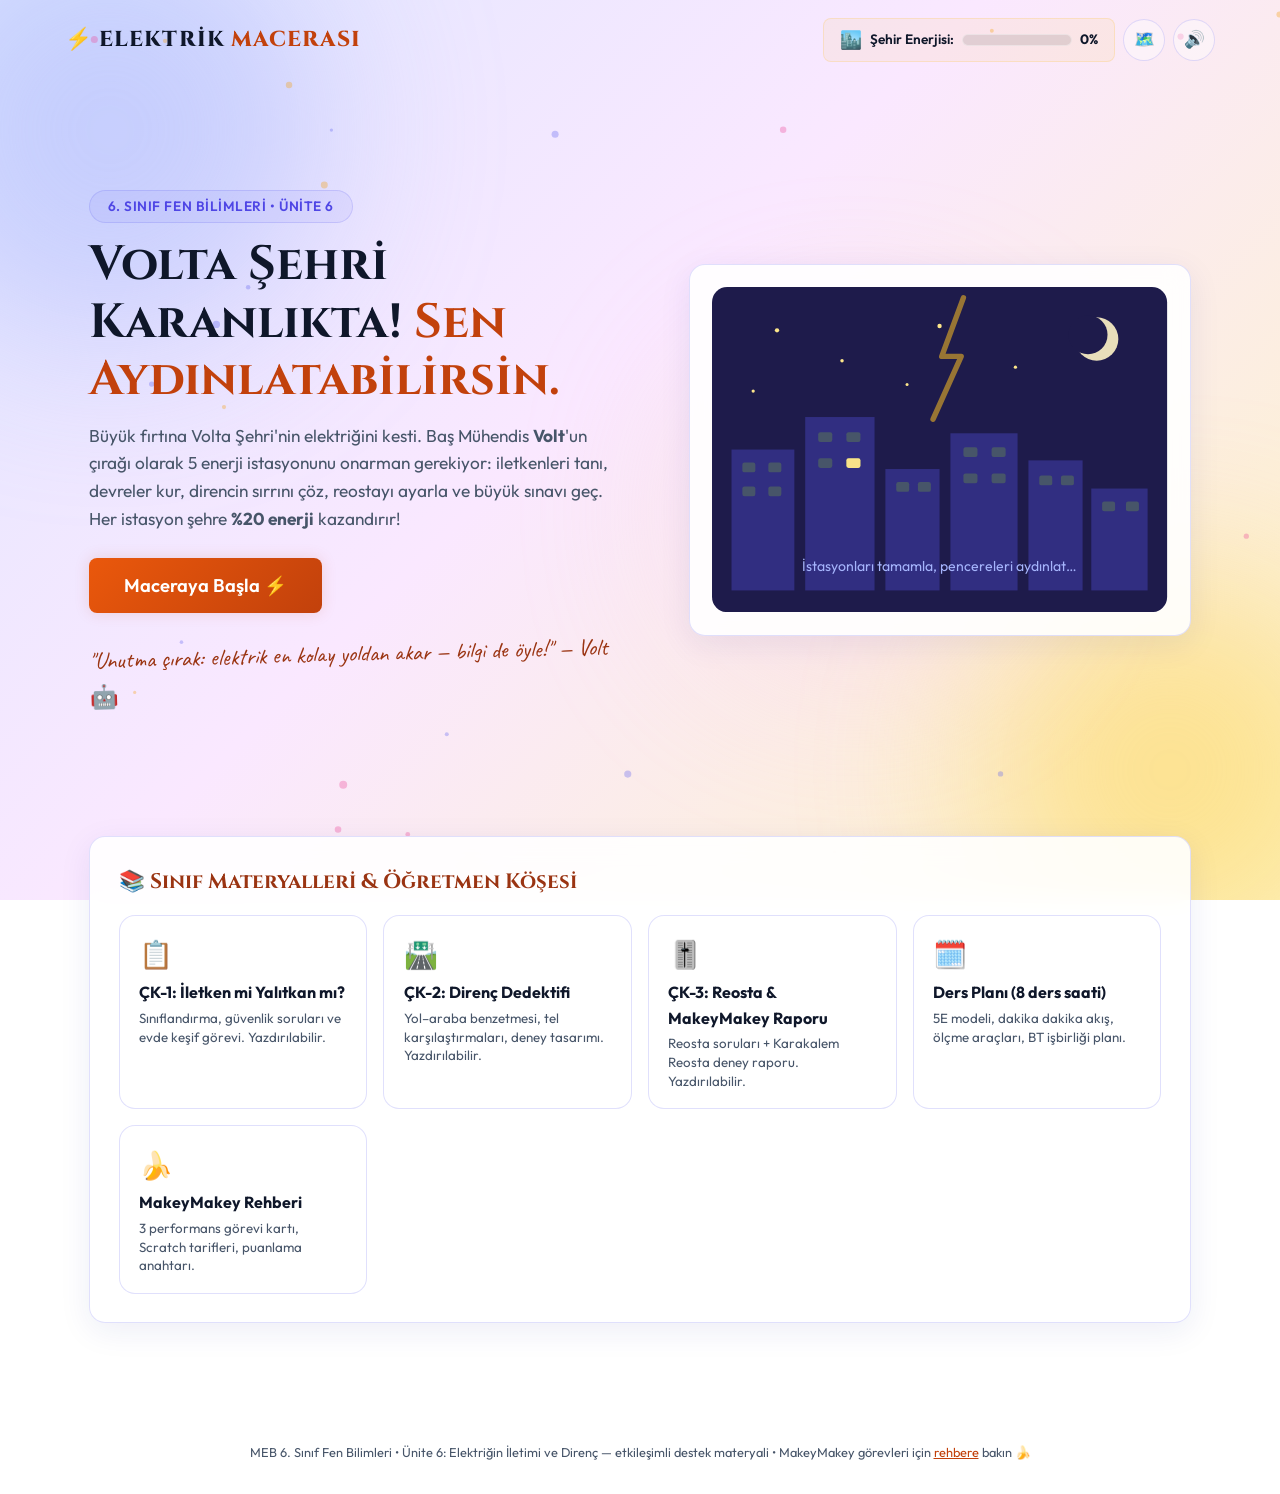
==== commit 69200e38: "İletken Avı ve Devre Lab madde ikonları metinlerle eşleştirildi (sıvılar 💧 ile, silgi/cam/tahta düze" ====
--- a/index.html
+++ b/index.html
@@ -876,21 +876,21 @@
   ['Metal Ataş', '📎', true, 'Ataş metaldir; test devresinde ampulü yakar.'],
   ['Anahtar (metal)', '🔑', true, 'Metal anahtar elektriği iletir.'],
   ['Çelik Makas', '✂️', true, 'Makasın metal kısmı iletken, plastik sapı yalıtkandır!'],
-  ['Tuzlu Su', '🧂', true, 'Tuzlu su sıvı iletkendir.'],
-  ['Limon Suyu', '🍋', true, 'Limon suyu sıvı iletkenlere örnektir.'],
-  ['Sirke', '🍶', true, 'Sirke de sıvı iletkendir.'],
-  ['Sabunlu Su', '🫧', true, 'Sabunlu su elektriği iletir.'],
+  ['Tuzlu Su', '🧂💧', true, 'Tuzlu su sıvı iletkendir.'],
+  ['Limon Suyu', '🍋💧', true, 'Limon suyu sıvı iletkenlere örnektir.'],
+  ['Sirke', '🫗', true, 'Sirke de sıvı iletkendir.'],
+  ['Sabunlu Su', '🧼🫧', true, 'Sabunlu su elektriği iletir.'],
   ['İnsan Vücudu', '🧍', true, 'Vücudumuz iletkendir — elektrikte güvenlik bu yüzden önemli!'],
   ['Muz', '🍌', true, 'Nemli meyveler iletir — MakeyMakey piyanosunun sırrı!'],
-  ['Cam Çubuk', '🧪', false, 'Cam yalıtkandır; elektriği iletmez.'],
+  ['Gözlük Camı', '👓', false, 'Cam yalıtkandır; elektriği iletmez.'],
   ['Porselen Fincan', '☕', false, 'Porselen yalıtkandır; elektrik direklerinde de kullanılır.'],
   ['Plastik Cetvel', '📏', false, 'Plastik yalıtkandır; kabloların dış kılıfı bu yüzden plastiktir.'],
-  ['Tahta Çubuk', '🪵', false, 'Kuru tahta yalıtkandır.'],
-  ['Silgi', '🧊', false, 'Silgi (kauçuk) yalıtkandır.'],
+  ['Tahta Çubuk', '🥢', false, 'Kuru tahta yalıtkandır.'],
+  ['Silgi', '⬜', false, 'Silgi (kauçuk) yalıtkandır.'],
   ['Kauçuk Top', '🏀', false, 'Kauçuk yalıtkandır; teknisyen eldivenleri de kauçuktandır.'],
   ['Yün Eldiven', '🧤', false, 'Yün yalıtkandır.'],
   ['Mum', '🕯️', false, 'Mum yalıtkan maddelere örnektir.'],
-  ['Şekerli Su', '🍬', false, 'Dikkat! Tuzlu su iletir ama ŞEKERLİ su iletmez.'],
+  ['Şekerli Su', '🍬💧', false, 'Dikkat! Tuzlu su iletir ama ŞEKERLİ su iletmez.'],
   ['Kolonya', '🧴', false, 'Alkollü sıvılar (kolonya) yalıtkandır.'],
   ['Balon', '🎈', false, 'Balon (kauçuk) yalıtkandır.'],
   ['Sünger', '🧽', false, 'Sünger yalıtkandır.'],
@@ -963,9 +963,9 @@
 /* ================== 2) DEVRE LAB ================== */
 const DL_MADDELER = [
   ['Bakır Tel', '🔌', true], ['Demir Vida', '🔩', true], ['Metal Ataş', '📎', true],
-  ['Tuzlu Su', '🧂', true], ['Limon Suyu', '🍋', true], ['Sirke', '🍶', true],
-  ['Cam Çubuk', '🧪', false], ['Porselen Fincan', '☕', false], ['Plastik Çubuk', '🥤', false],
-  ['Tahta Çubuk', '🪵', false], ['Silgi', '🧊', false], ['Şekerli Su', '🍬', false],
+  ['Tuzlu Su', '🧂💧', true], ['Limon Suyu', '🍋💧', true], ['Sirke', '🫗', true],
+  ['Gözlük Camı', '👓', false], ['Porselen Fincan', '☕', false], ['Plastik Cetvel', '📏', false],
+  ['Tahta Çubuk', '🥢', false], ['Silgi', '⬜', false], ['Şekerli Su', '🍬💧', false],
 ];
 let dlSecili = null, dlAnahtar = false;
 const dlTestEdilen = new Set();
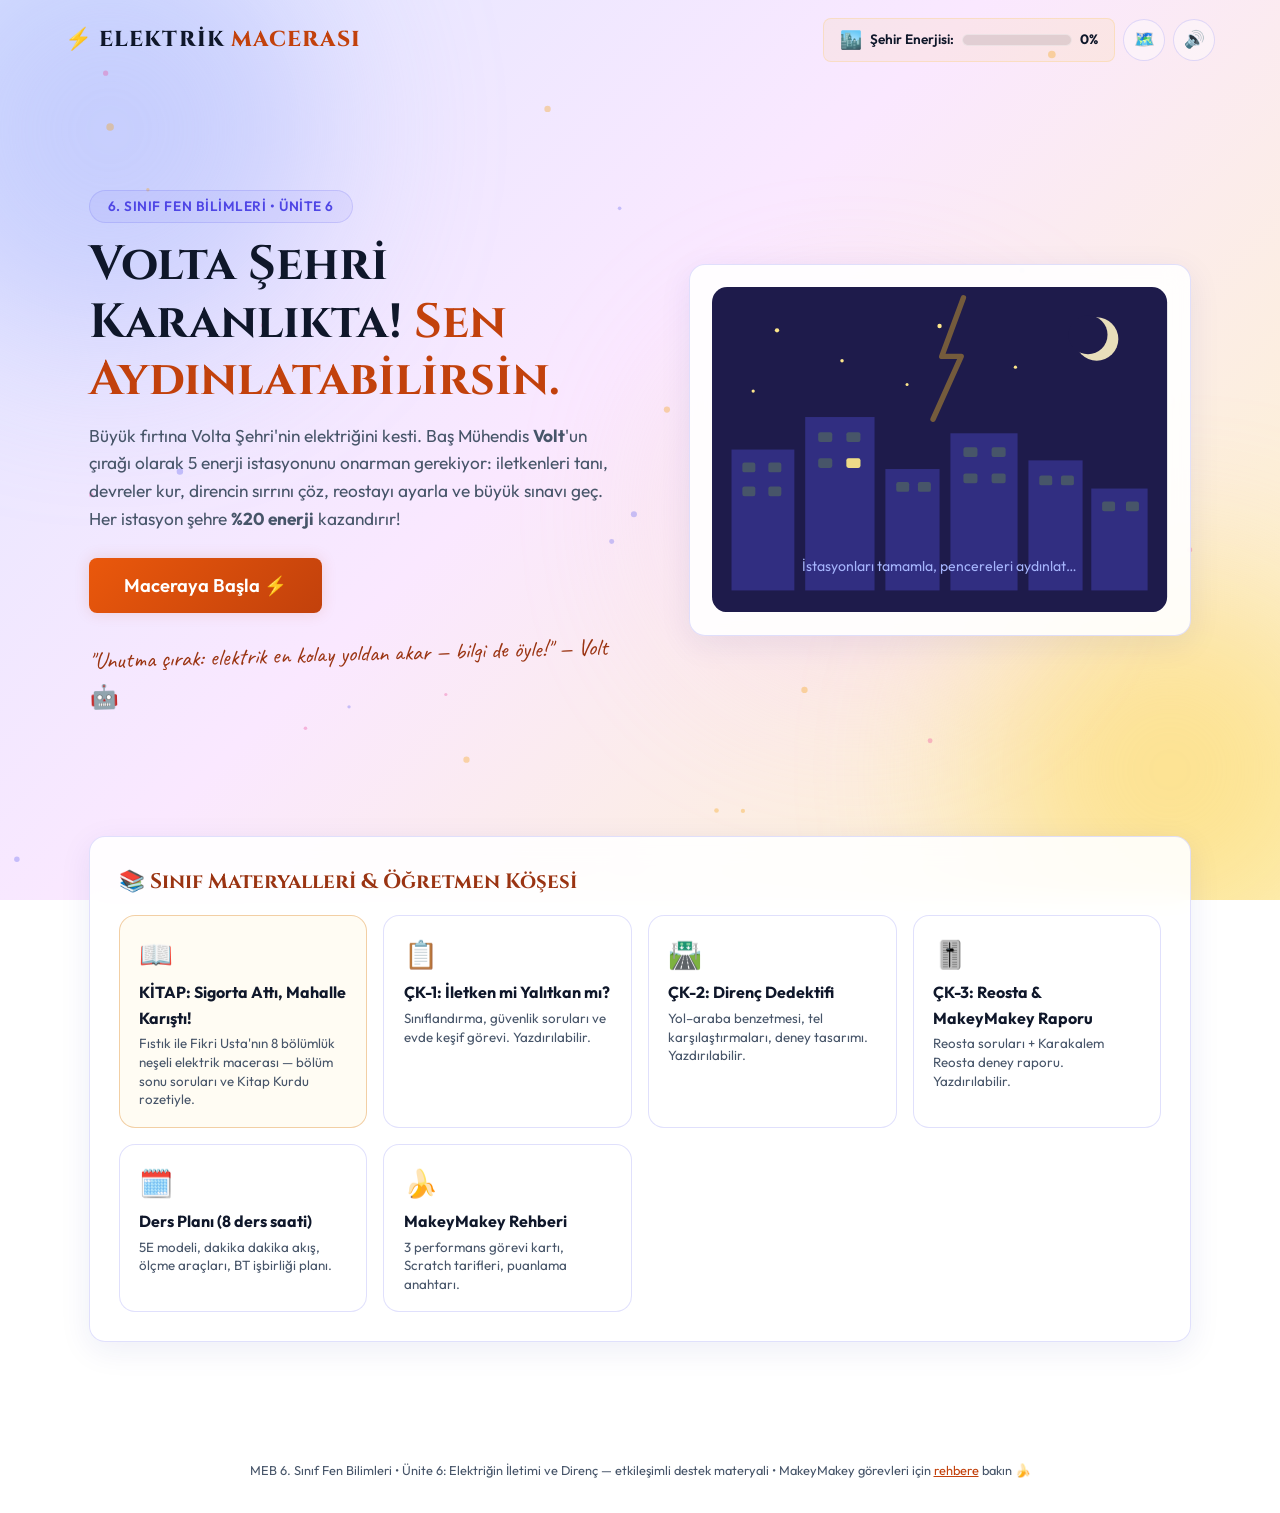
==== commit 32700dca: "Kitap eklendi: 'Sigorta Attı, Mahalle Karıştı!' — 8 bölümlük interaktif hikâye (bölüm sonu soruları," ====
--- a/index.html
+++ b/index.html
@@ -323,6 +323,10 @@
     <div class="about-section glass-panel">
       <h2 class="about-title">📚 Sınıf Materyalleri &amp; Öğretmen Köşesi</h2>
       <div class="kaynak-grid">
+        <a class="kaynak-card" href="kitap.html" style="border-color:#d9770655;background:#fffbeb99">
+          <span class="ke">📖</span><b>KİTAP: Sigorta Attı, Mahalle Karıştı!</b>
+          <small>Fıstık ile Fikri Usta'nın 8 bölümlük neşeli elektrik macerası — bölüm sonu soruları ve Kitap Kurdu rozetiyle.</small>
+        </a>
         <a class="kaynak-card" href="calisma-kagitlari/ck1-iletken-yalitkan.html">
           <span class="ke">📋</span><b>ÇK-1: İletken mi Yalıtkan mı?</b>
           <small>Sınıflandırma, güvenlik soruları ve evde keşif görevi. Yazdırılabilir.</small>
@@ -416,6 +420,7 @@
         <span class="legend-item"><span class="legend-dot legend-dot--done"></span>Tamamlandı ✓</span>
       </div>
       <div class="map-alt-linkler">
+        <a href="kitap.html" style="color:var(--gold-dark);font-size:.82rem;font-weight:600;margin:0 .6rem">📖 Mola ver: Macera Kitabı'nı oku</a>
         <button onclick="ogretmenModu()" id="ogretmenModuBtn">🔓 Öğretmen modu: tüm istasyonları aç</button>
         <button onclick="ilerlemeSifirla()">↺ İlerlemeyi sıfırla</button>
       </div>
